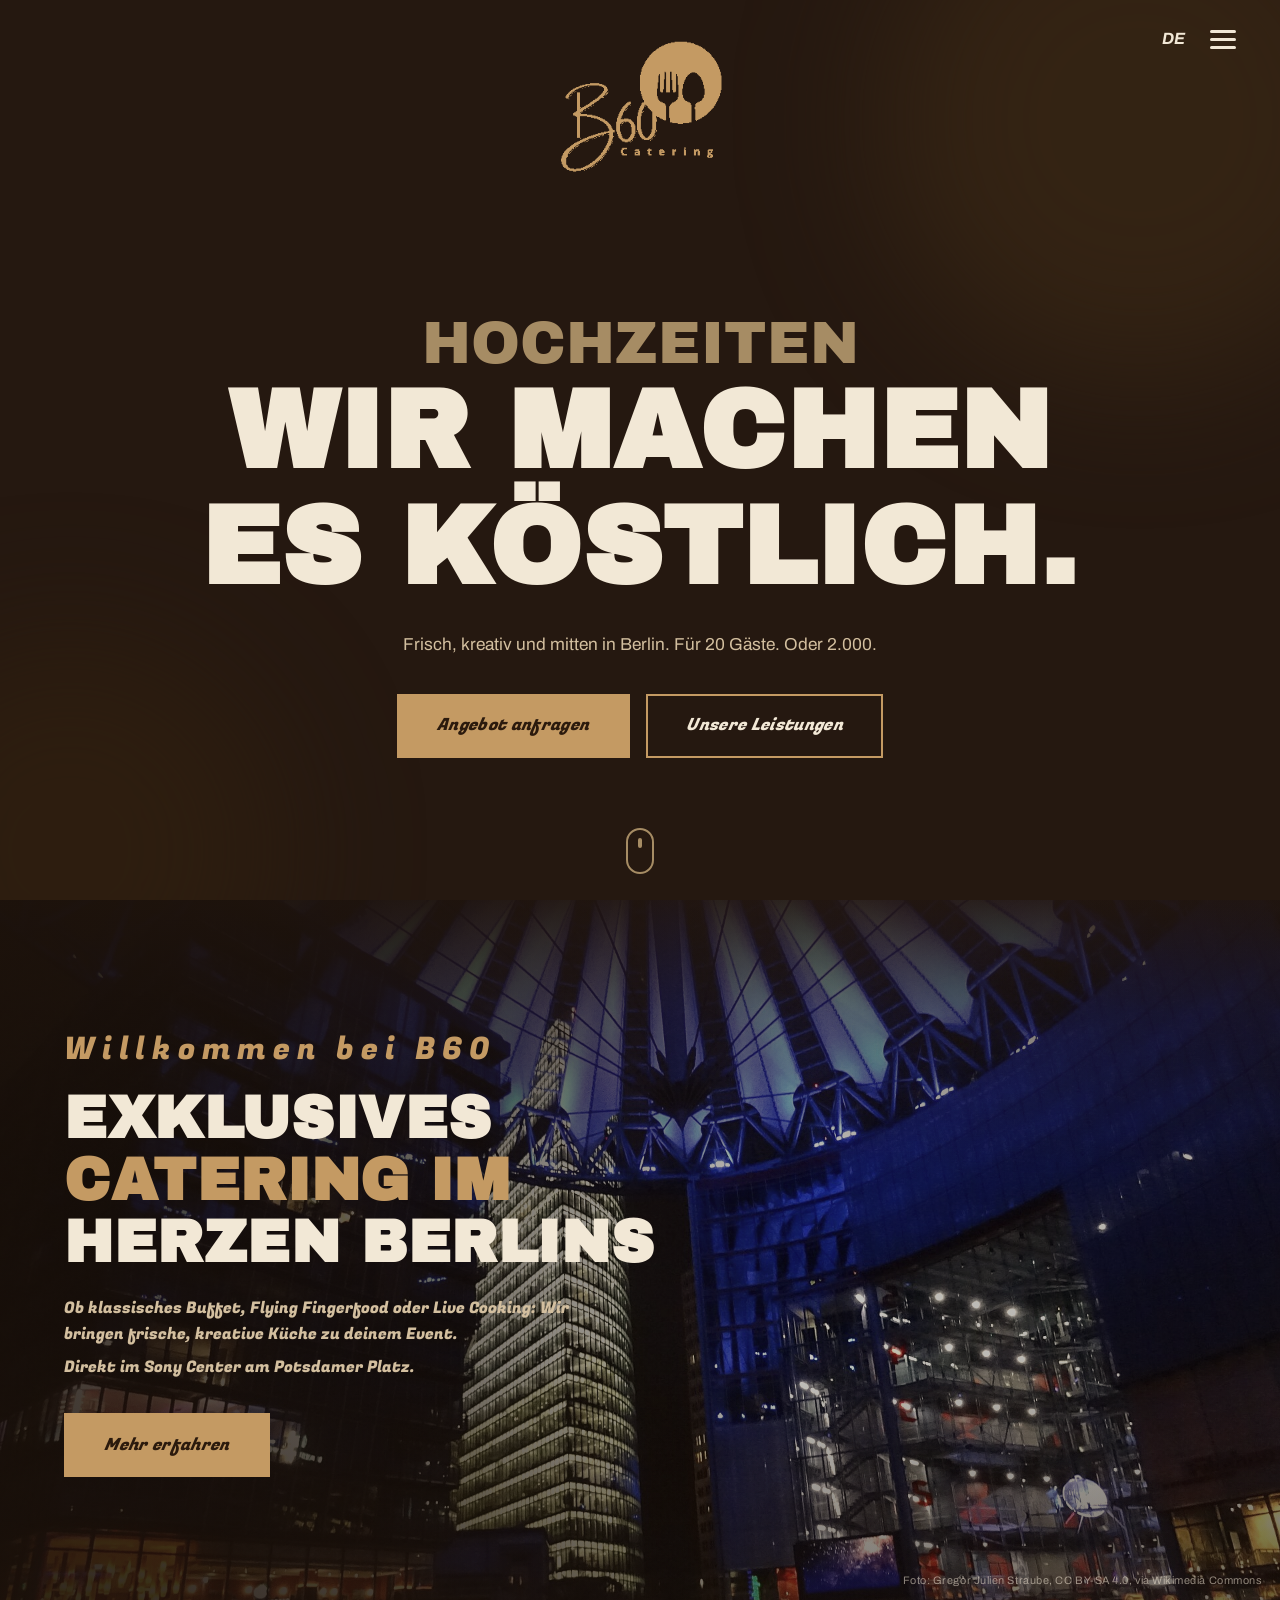
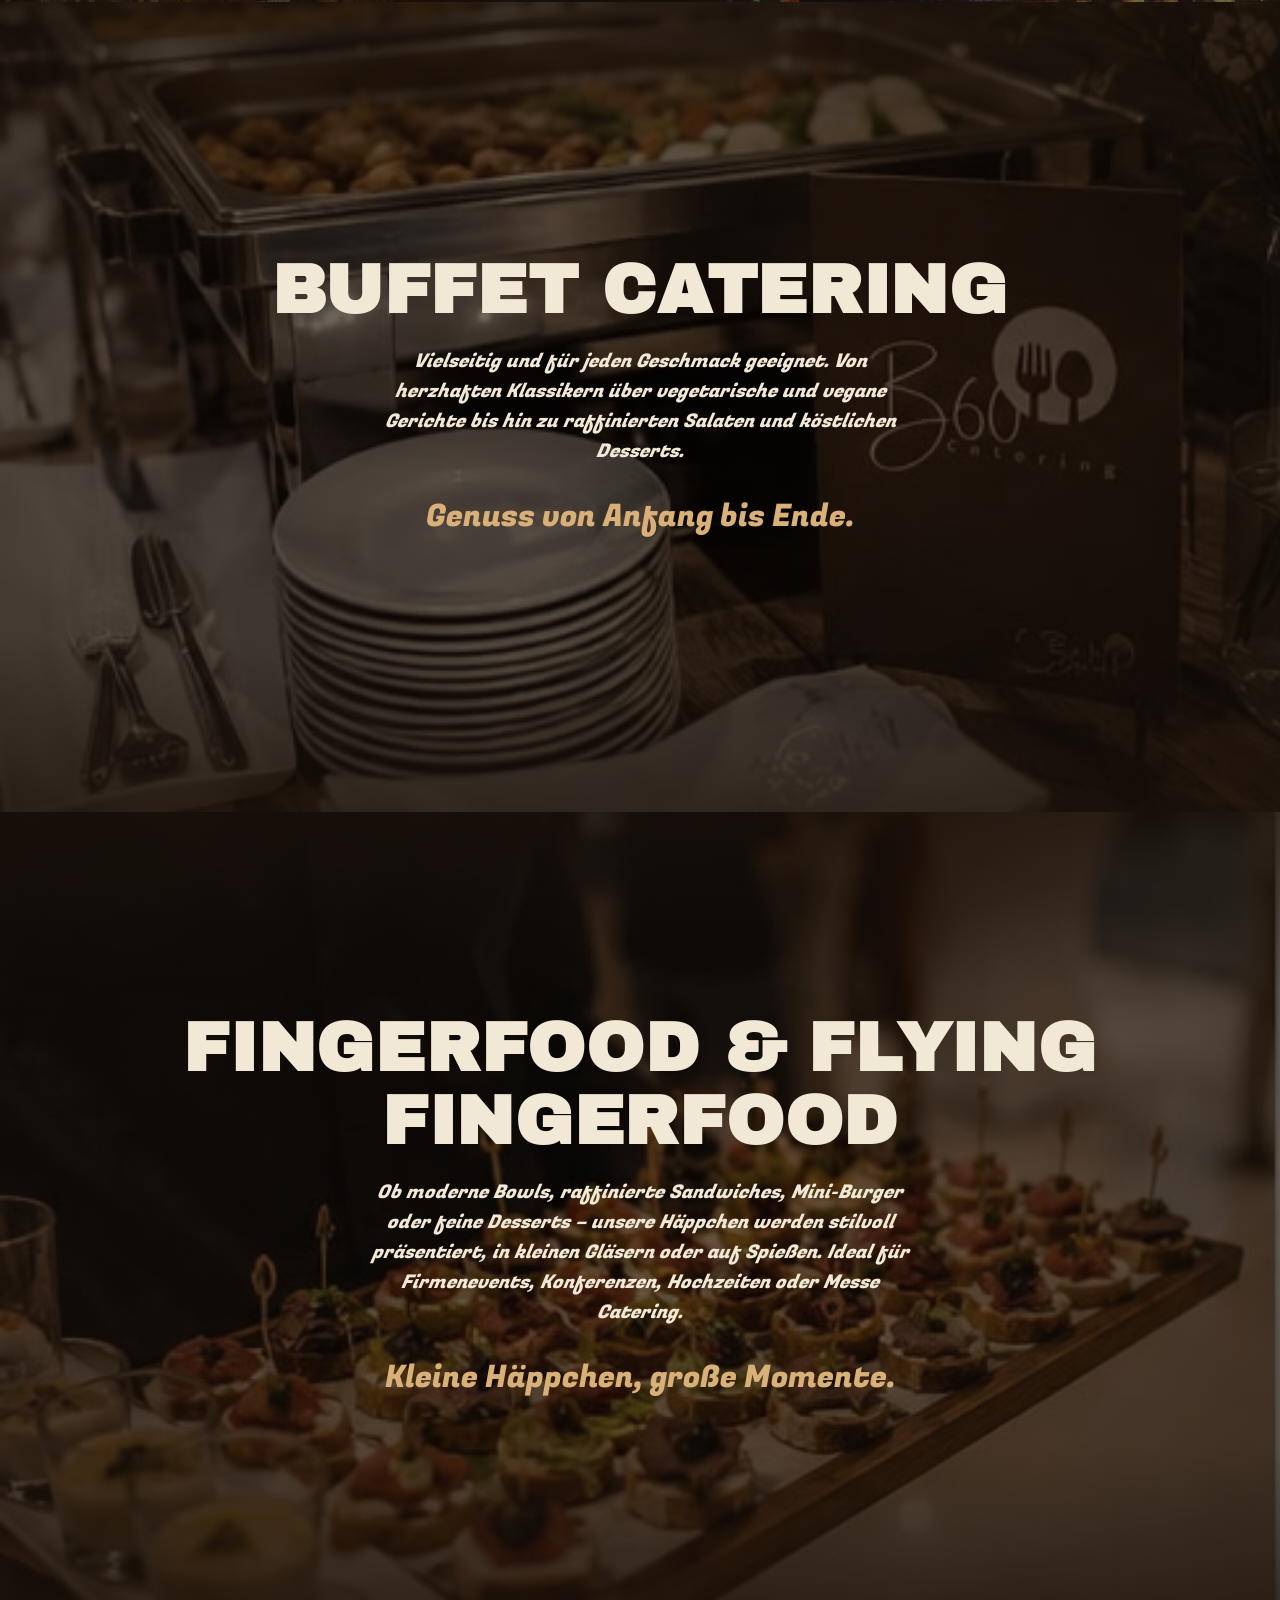
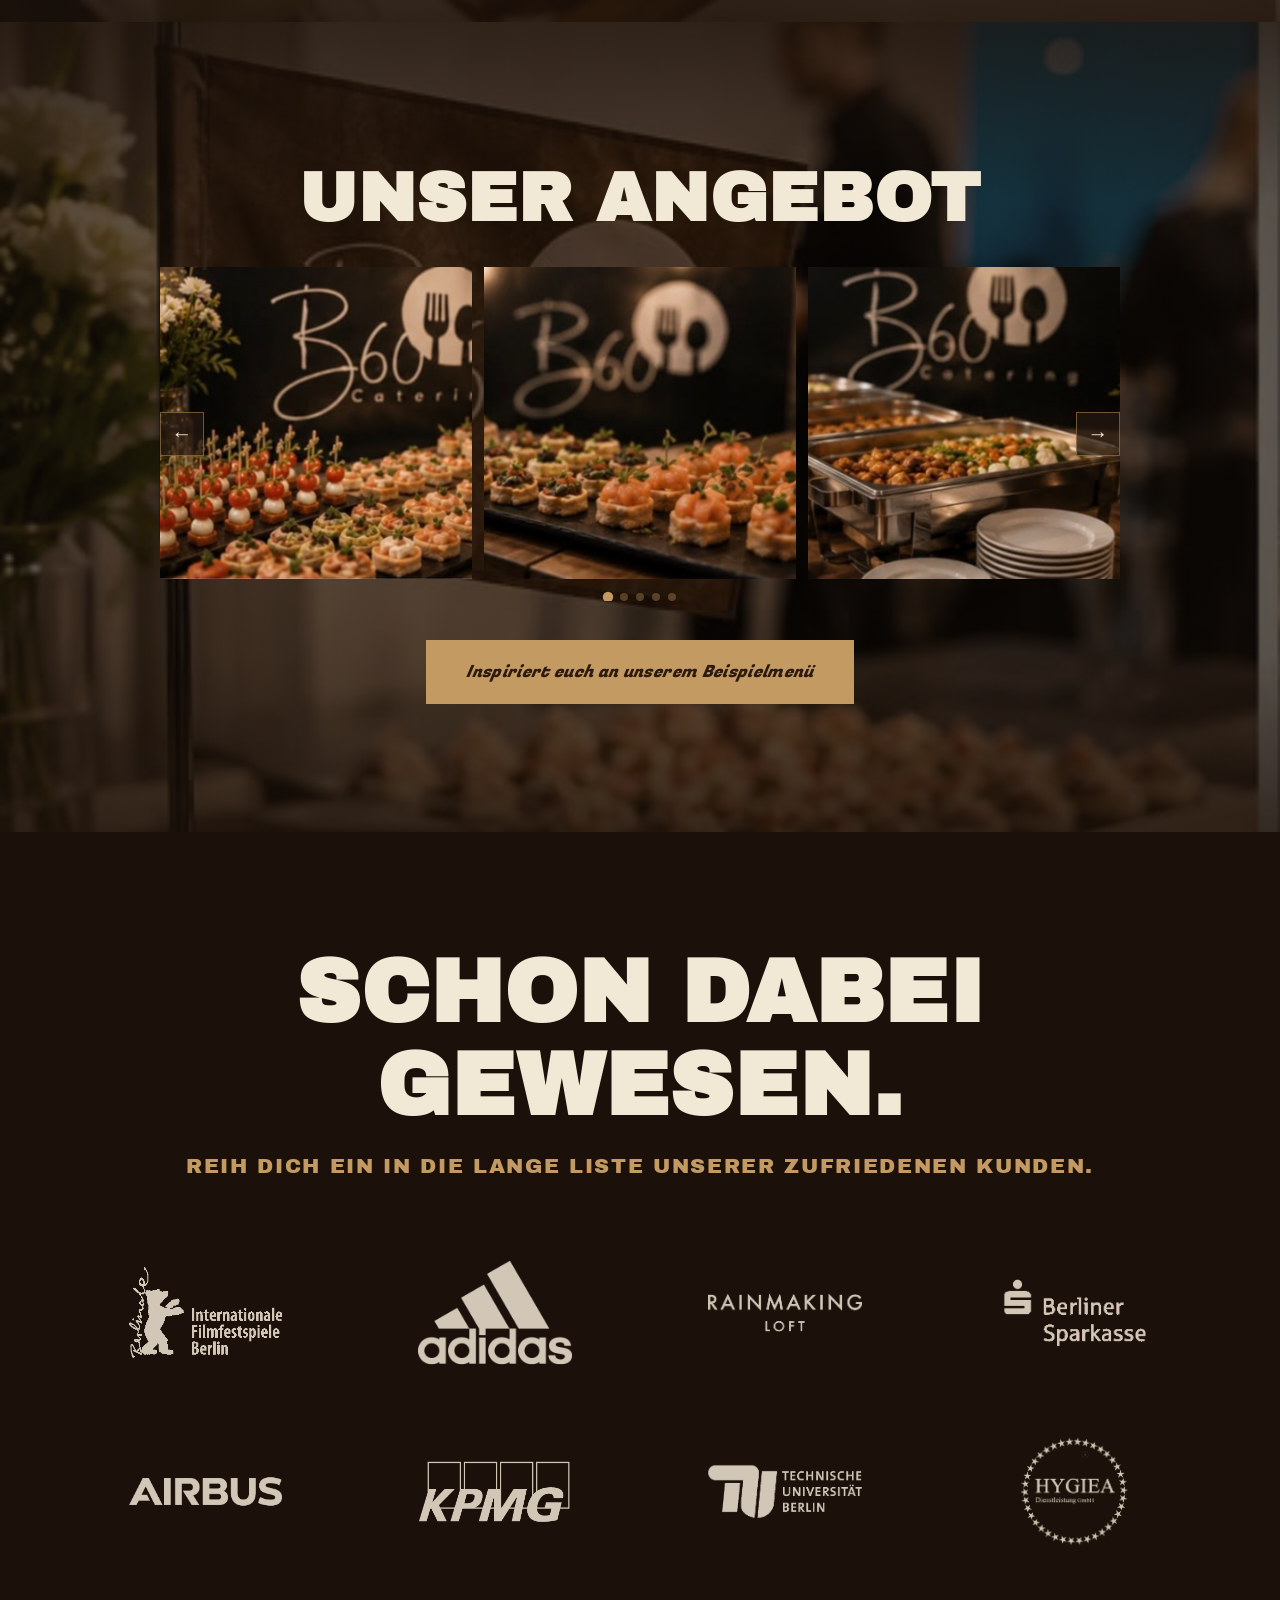
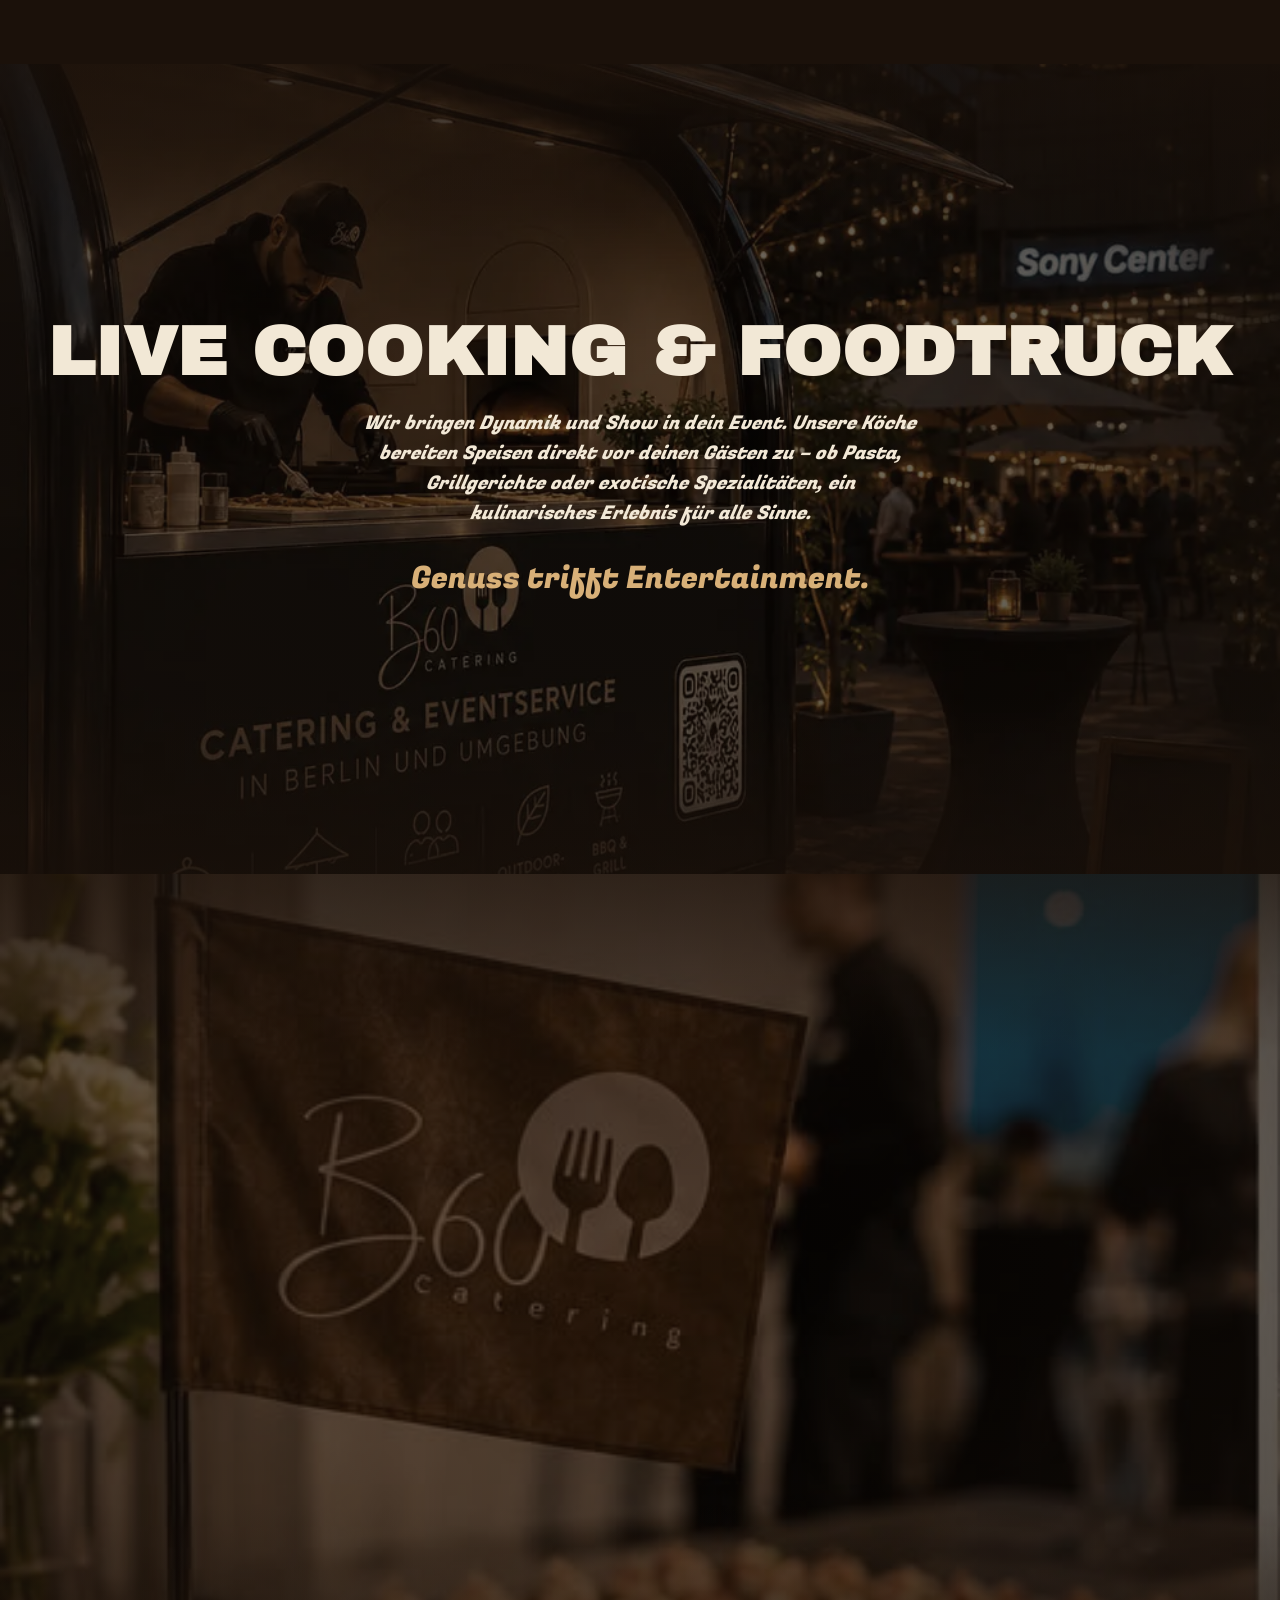
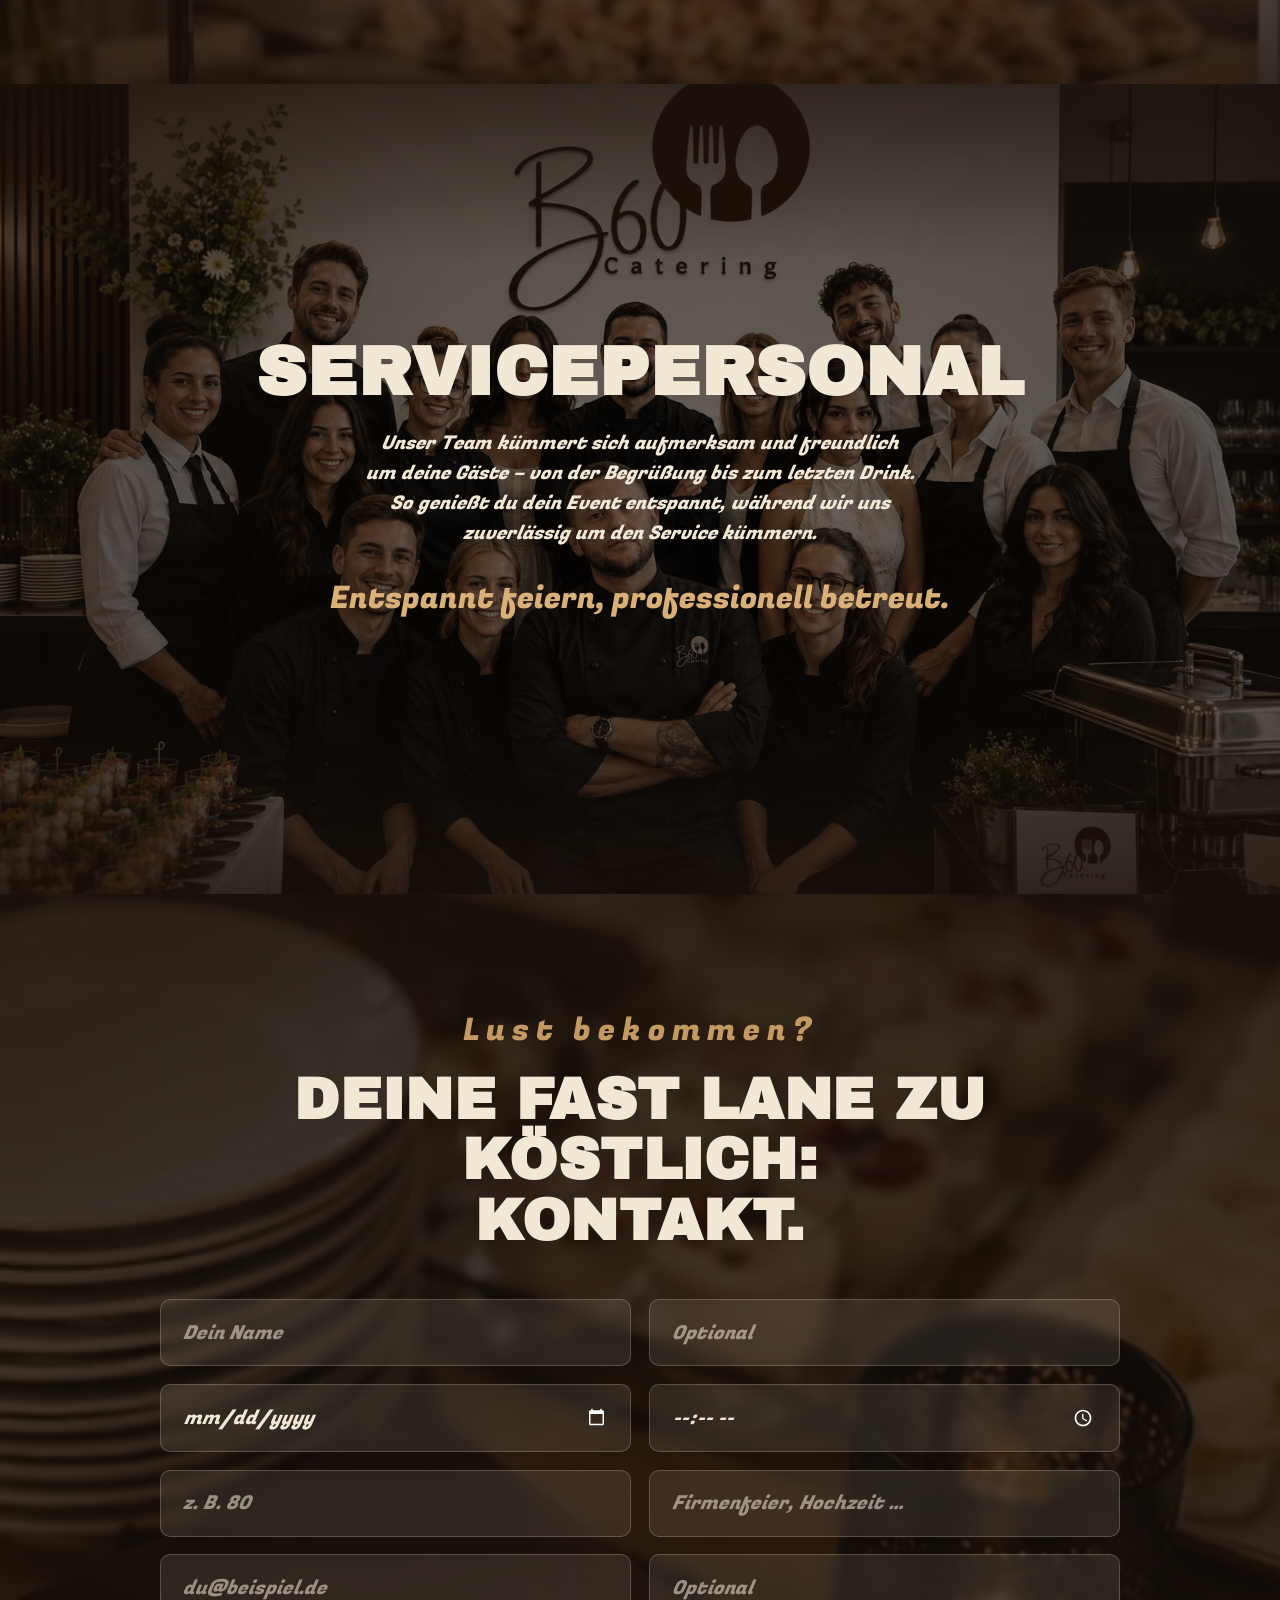
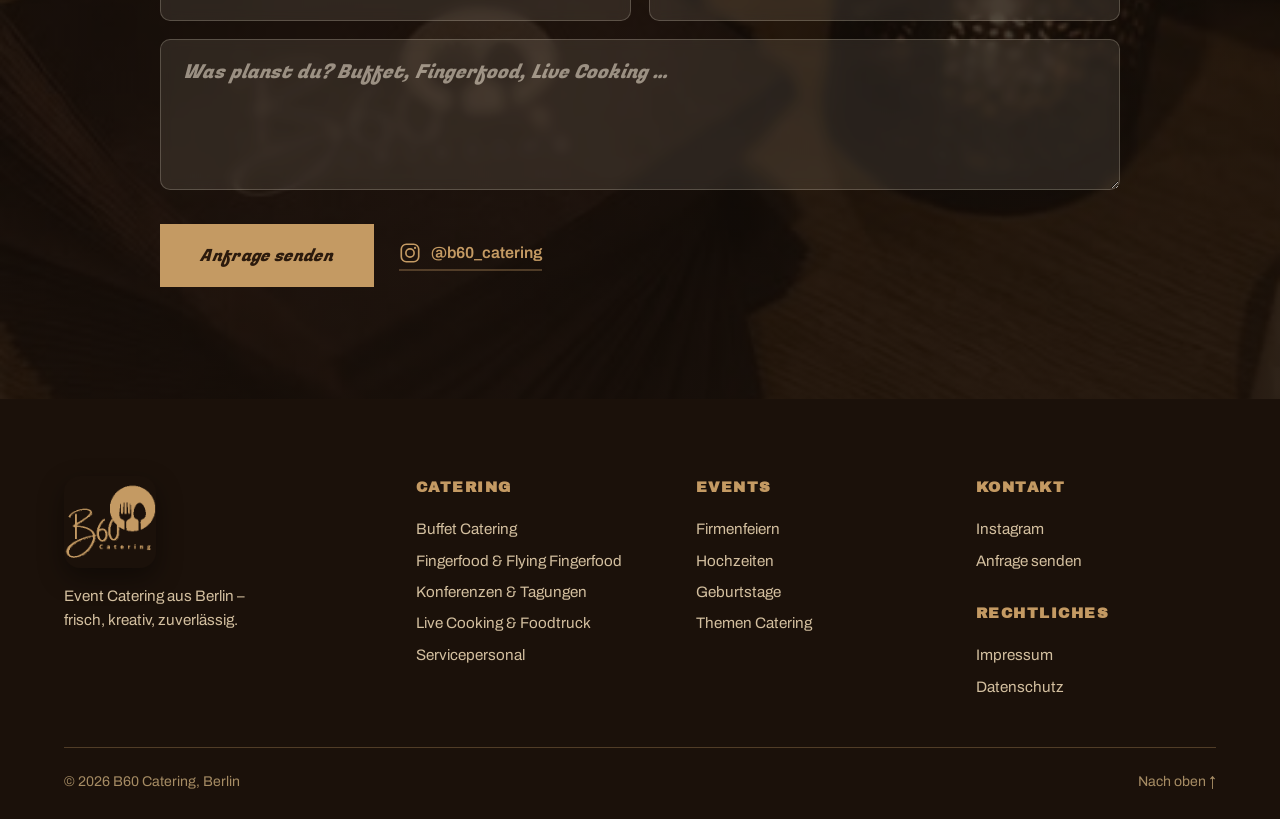
==== index.html @ 1dc48489 "initial commit" ====
<!DOCTYPE html>
<html lang="de">
<head>
  <meta charset="UTF-8">
  <meta name="viewport" content="width=device-width, initial-scale=1.0">
  <title>B60 Catering | Event Catering Berlin – Buffet, Fingerfood & Live Cooking</title>
  <meta name="description" content="B60 Catering – Berlins Catering-Service für Firmenfeiern, Hochzeiten, Konferenzen & Events. Buffet, Flying Fingerfood, Live Cooking und Servicepersonal.">
  <link rel="preconnect" href="https://fonts.googleapis.com">
  <link rel="preconnect" href="https://fonts.gstatic.com" crossorigin>
<link href="https://fonts.googleapis.com/css2?family=Archivo:wght@400;500;600&family=Archivo+Black&family=Great+Vibes&display=swap" rel="stylesheet"> 
  <link href="https://fonts.googleapis.com/css2?family=Fugaz+One&display=swap" rel="stylesheet">
  
<link rel="stylesheet" href="styles.css">
</head>
<body>

  <!-- ===== Header: zentriertes Logo wie Vorlage ===== -->
  <header class="site-header" id="top">
    <a class="brand" href="#top" aria-label="B60 Catering – zur Startseite">
      <img class="brand-logo" src="logo-b60-catering.png" alt="B60 Catering">
    </a>
  </header>

  <div class="header-tools">
    <span class="lang" title="Sprache">DE</span>
    <button class="nav-toggle" id="navToggle" aria-label="Menü öffnen">
      <span></span><span></span><span></span>
    </button>
  </div>

  <nav class="main-nav" id="mainNav">
    <a href="#leistungen">Leistungen</a>
    <a href="#events">Events</a>
    <a href="#berlin">Berlin</a>
    <a href="#kunden">Kunden</a>
    <a href="#kontakt" class="nav-cta">Angebot anfragen</a>
  </nav>

  <!-- ===== Hero ===== -->
  <section class="hero">
    <div class="hero-blob hero-blob--1"></div>
    <div class="hero-blob hero-blob--2"></div>

    <div class="hero-inner">
      <div class="hero-rotator" aria-live="polite">
        <span class="hero-word is-active">Firmenfeiern</span>
        <span class="hero-word">Hochzeiten</span>
        <span class="hero-word">Konferenzen</span>
        <span class="hero-word">Geburtstage</span>
        <span class="hero-word">Messen</span>
        <span class="hero-word">Live Cooking</span>
      </div>
      <h1 class="hero-claim">Wir machen<br>es köstlich.</h1>
      <p class="hero-sub">Frisch, kreativ und mitten in Berlin. Für 20 Gäste. Oder 2.000.</p>
      <div class="hero-actions">
        <a class="btn btn--solid" href="#kontakt">Angebot anfragen</a>
        <a class="btn btn--ghost" href="#leistungen">Unsere Leistungen</a>
      </div>
    </div>

    <a class="scroll-hint" href="#berlin" aria-label="Nach unten scrollen">
      <span></span>
    </a>
  </section>

    <!-- ===== Marquee 
  <div class="marquee" aria-hidden="true">
    <div class="marquee-track">
      <span>Event Catering</span><i>✦</i><span>Firmenfeiern</span><i>✦</i><span>Hochzeiten</span><i>✦</i><span>Geburtstage</span><i>✦</i><span>Baby Partys</span><i>✦</i><span>Trauer Catering</span><i>✦</i><span>Baustellen Catering</span><i>✦</i><span>Themen Catering</span><i>✦</i>
      <span>Event Catering</span><i>✦</i><span>Firmenfeiern</span><i>✦</i><span>Hochzeiten</span><i>✦</i><span>Geburtstage</span><i>✦</i><span>Baby Partys</span><i>✦</i><span>Trauer Catering</span><i>✦</i><span>Baustellen Catering</span><i>✦</i><span>Themen Catering</span><i>✦</i>
    </div>
  </div> ===== -->

  <!-- ===== Willkommen / Sony Center: Vollbild-Banner direkt nach dem Hero ===== -->
  <section class="berlin" id="berlin">
    <img class="berlin-bg" src="images/sony-center-nacht.jpg" alt="Das Forum des Sony Centers am Potsdamer Platz bei Nacht">
    <div class="berlin-overlay" aria-hidden="true"></div>
    <div class="berlin-content reveal">
      <p class="script-accent">Willkommen bei B60</p>
      <h2>Exklusives<br><span class="gold">Catering im</span><br>Herzen Berlins</h2>
      <p class="berlin-lead">Ob klassisches Buffet, Flying Fingerfood oder Live Cooking:
        Wir bringen frische, kreative Küche zu deinem Event.</p>
      <p class="berlin-lead">Direkt im Sony Center am Potsdamer Platz.</p>
      <a class="btn btn--solid" href="#leistungen">Mehr erfahren</a>
    </div>
    <span class="berlin-credit">Foto: Gregor Julien Straube, CC BY-SA 4.0, via Wikimedia Commons</span>
  </section>

  <!-- ===== Leistungen: full-bleed Content-Slides wie Vorlage ===== -->
  <section class="slides" id="leistungen">
    <article class="slide">
      <img class="slide-bg" src="images/catering-bild-3.jpeg" alt="Buffet mit Chafing Dishes und B60 Catering Karte" loading="lazy">
      <div class="slide-overlay" aria-hidden="true"></div>
      <div class="slide-content reveal">
        <h3>Buffet Catering</h3>
        <p class="slide-desc">Vielseitig und für jeden Geschmack geeignet. Von herzhaften Klassikern über vegetarische und vegane
          Gerichte bis hin zu raffinierten Salaten und köstlichen Desserts.</p>
        <p class="slide-tagline">Genuss von Anfang bis Ende.</p>
      </div>
    </article>

    <article class="slide">
      <img class="slide-bg" src="images/catering-bild-1.jpeg" alt="Servicekraft trägt ein Tablett mit Fingerfood-Häppchen" loading="lazy">
      <div class="slide-overlay" aria-hidden="true"></div>
      <div class="slide-content reveal">
        <h3>Fingerfood &amp; Flying Fingerfood</h3>
        <p class="slide-desc">Ob moderne Bowls, raffinierte Sandwiches, Mini-Burger oder feine
          Desserts – unsere Häppchen werden stilvoll präsentiert, in kleinen Gläsern oder auf
          Spießen. Ideal für Firmenevents, Konferenzen, Hochzeiten oder Messe Catering.</p>
        <p class="slide-tagline">Kleine Häppchen, große Momente.</p>
      </div>
    </article>

    <article class="slide">
      <img class="slide-bg" src="images/catering-bild-4.jpeg" alt="B60 Catering Fahne neben Canapés auf einer Konferenz" loading="lazy">
      <div class="slide-overlay" aria-hidden="true"></div>
      <div class="slide-content reveal">
        <h3>Unser Angebot</h3>
        <div class="food-carousel" aria-label="Speisen-Galerie">
          <div class="food-carousel-track">
            <img src="images/food-slider/cropped/food-slide-01.jpg" alt="B60 Catering Fingerfood" loading="lazy">
            <img src="images/food-slider/cropped/food-slide-02.jpg" alt="B60 Catering Lachs-Häppchen" loading="lazy">
            <img src="images/food-slider/cropped/food-slide-03.jpg" alt="B60 Catering Häppchen" loading="lazy">
            <img src="images/food-slider/cropped/food-slide-04.jpg" alt="B60 Catering Desserts" loading="lazy">
            <img src="images/food-slider/cropped/food-slide-05.jpg" alt="B60 Catering Buffet" loading="lazy">
            <img src="images/food-slider/cropped/food-slide-06.jpg" alt="B60 Catering Wraps" loading="lazy">
            <img src="images/food-slider/cropped/food-slide-07.jpg" alt="B60 Catering Speisen" loading="lazy">
          </div>
          <button class="food-carousel-prev" aria-label="Vorheriges Bild">&#8592;</button>
          <button class="food-carousel-next" aria-label="Nächstes Bild">&#8594;</button>
          <div class="food-carousel-dots" aria-hidden="true"></div>
        </div>
        <a class="btn btn--solid" href="menue.html">Inspiriert euch an unserem Beispielmenü</a>
      </div>
    </article>

          <!-- ===== Kunden: große Headline + Logowall wie Vorlage ===== -->
  <section class="clients" id="kunden">
    <div class="clients-head reveal">
      <h2 class="clients-headline">Schon dabei gewesen.</h2>
      <p class="clients-sub">Reih dich ein in die lange Liste unserer zufriedenen Kunden.</p>
    </div>
    <div class="client-wall reveal">
      <span class="client"><img src="images/Kunden/berlinale-logo-catering.png" alt="Berlinale" loading="lazy"></span>
      <span class="client"><img src="images/Kunden/adidas-logo-catering.png" alt="ADIDAS Fanmeile 2024" loading="lazy"></span>
      <span class="client"><img src="images/Kunden/rainmaking-loft-logo-catering.png" alt="Rainmaking Loft Berlin" loading="lazy"></span>
      <span class="client"><img src="images/Kunden/berliner-sparkasse-logo-catering.png" alt="Berliner Sparkasse" loading="lazy"></span>
      <span class="client"><img src="images/Kunden/airbus-logo-catering.png" alt="Airbus" loading="lazy"></span>
      <span class="client"><img src="images/Kunden/kpmg-logo-catering.png" alt="KPMG Berlin" loading="lazy"></span>
      <span class="client"><img src="images/Kunden/tu-logo-catering.png" alt="Technische Universität Berlin" loading="lazy"></span>
      <span class="client"><img src="images/Kunden/hygiea-logo-catering.png" alt="Hygiea GmbH" loading="lazy"></span>
    </div>
  </section>

      <article class="slide">
      <img class="slide-bg" src="images/catering-foodtruck.webp" alt="Frisch zubereitete Roastbeef-Crostini in Nahaufnahme" loading="lazy">
      <div class="slide-overlay" aria-hidden="true"></div>
      <div class="slide-content reveal">
        <h3>Live Cooking &amp; Foodtruck</h3>
        <p class="slide-desc">Wir bringen Dynamik und Show in dein Event. Unsere Köche bereiten
          Speisen direkt vor deinen Gästen zu – ob Pasta, Grillgerichte oder exotische
          Spezialitäten, ein kulinarisches Erlebnis für alle Sinne.</p>
        <p class="slide-tagline">Genuss trifft Entertainment.</p>
      </div>
    </article>

    <article class="slide">
      <img class="slide-bg" src="images/catering-bild-4.jpeg" alt="B60 Catering Fahne neben Canapés auf einer Konferenz" loading="lazy">
      <div class="slide-overlay" aria-hidden="true"></div>
      <div class="slide-content reveal">
        <h3>Seminare, Konferenzen &amp; Tagungen</h3>
        <p class="slide-desc">Vom Frühstück über Lunch bis zu Snacks und Abendbuffets bist du den
          ganzen Tag bestens versorgt. Frisch, ausgewogen und flexibel gestaltet – damit deine
          Veranstaltung auch kulinarisch überzeugt.</p>
        <p class="slide-tagline">Den ganzen Tag bestens versorgt.</p>
      </div>
    </article>

    <article class="slide">
      <img class="slide-bg" src="images/catering-team.jpeg" alt="Eingedeckte Eventfläche mit Fingerfood, Sekt und B60 Aufsteller" loading="lazy">
      <div class="slide-overlay" aria-hidden="true"></div>
      <div class="slide-content reveal">
        <h3>Servicepersonal</h3>
        <p class="slide-desc">Unser Team kümmert sich aufmerksam und freundlich um deine Gäste –
          von der Begrüßung bis zum letzten Drink. So genießt du dein Event entspannt, während
          wir uns zuverlässig um den Service kümmern.</p>
        <p class="slide-tagline">Entspannt feiern, professionell betreut.</p>
      </div>
    </article>
  </section>

  <!-- ===== Kontakt: Formular über Foto wie Vorlage ===== -->
  <section class="contact" id="kontakt">
    <img class="contact-bg" src="images/catering-bild-2.jpeg" alt="" aria-hidden="true">
    <div class="contact-overlay" aria-hidden="true"></div>
    <div class="contact-inner reveal">
      <div class="contact-head">
        <p class="script-accent">Lust bekommen?</p>
        <h2>Deine Fast Lane zu köstlich:<br>Kontakt.</h2>
      </div>
      <form class="contact-form" id="contactForm">
        <div class="form-row">
          <label><span>Name</span>
            <input type="text" name="name" placeholder="Dein Name" required>
          </label>
          <label><span>Firma</span>
            <input type="text" name="firma" placeholder="Optional">
          </label>
        </div>
        <div class="form-row">
          <label><span>Datum</span>
            <input type="date" name="datum">
          </label>
          <label><span>Uhrzeit</span>
            <input type="time" name="uhrzeit">
          </label>
        </div>
        <div class="form-row">
          <label><span>Gäste</span>
            <input type="number" name="gaeste" placeholder="z. B. 80" min="1">
          </label>
          <label><span>Event-Art</span>
            <input type="text" name="art" placeholder="Firmenfeier, Hochzeit …">
          </label>
        </div>
        <div class="form-row">
          <label><span>E-Mail</span>
            <input type="email" name="email" placeholder="du@beispiel.de" required>
          </label>
          <label><span>Telefon</span>
            <input type="tel" name="telefon" placeholder="Optional">
          </label>
        </div>
        <label class="form-full"><span>Deine Anfrage</span>
          <textarea name="nachricht" rows="4" placeholder="Was planst du? Buffet, Fingerfood, Live Cooking …" required></textarea>
        </label>
        <div class="form-foot">
          <button type="submit" class="btn btn--solid">Anfrage senden</button>
          <a class="insta-link" href="https://www.instagram.com/b60_catering" target="_blank" rel="noopener">
            <svg viewBox="0 0 24 24" fill="none" stroke="currentColor" stroke-width="1.8" aria-hidden="true"><rect x="2.5" y="2.5" width="19" height="19" rx="5.5"/><circle cx="12" cy="12" r="4.5"/><circle cx="17.5" cy="6.5" r="1.2" fill="currentColor" stroke="none"/></svg>
            @b60_catering
          </a>
        </div>
        <p class="form-success" id="formSuccess">Danke! Deine Anfrage ist angekommen – wir melden uns in Kürze. ✦</p>
      </form>
    </div>
  </section>

  <!-- ===== Footer ===== -->
  <footer class="site-footer">
    <div class="footer-grid">
      <div class="footer-col footer-brand">
        <img src="logo-b60-catering.png" alt="B60 Catering Logo">
        <p>Event Catering aus Berlin –<br>frisch, kreativ, zuverlässig.</p>
      </div>
      <div class="footer-col">
        <h4>Catering</h4>
        <a href="#leistungen">Buffet Catering</a>
        <a href="#leistungen">Fingerfood &amp; Flying Fingerfood</a>
        <a href="#leistungen">Konferenzen &amp; Tagungen</a>
        <a href="#leistungen">Live Cooking &amp; Foodtruck</a>
        <a href="#leistungen">Servicepersonal</a>
      </div>
      <div class="footer-col">
        <h4>Events</h4>
        <a href="#events">Firmenfeiern</a>
        <a href="#events">Hochzeiten</a>
        <a href="#events">Geburtstage</a>
        <a href="#events">Themen Catering</a>
      </div>
      <div class="footer-col">
        <h4>Kontakt</h4>
        <a href="https://www.instagram.com/b60_catering" target="_blank" rel="noopener">Instagram</a>
        <a href="#kontakt">Anfrage senden</a>
        <h4 class="footer-legal-head">Rechtliches</h4>
        <a href="impressum.html">Impressum</a>
        <a href="#">Datenschutz</a>
      </div>
    </div>
    <div class="footer-bottom">
      <span>© 2026 B60 Catering, Berlin</span>
      <a href="#top">Nach oben ↑</a>
    </div>
  </footer>

  <script src="script.js"></script>
</body>
</html>
---- styles.css ----
/* ============================================================
   B60 Catering – Designentwurf
   Dunkles Braun-Gold-Schema nach Kundenvorlage:
   tiefbrauner Hintergrund, Creme-Schrift, Gold-Akzente
   ============================================================ */

:root {
  --bg: #251810;            /* Seitenhintergrund */
  --bg-soft: #2e1e12;       /* alternierende Sektionen */
  --bg-card: #362718;       /* Karten & Formular */
  --bg-deep: #1b110a;       /* Kunden-Sektion & Footer */
  --text: #f2e8d6;          /* Fließtext & Headlines */
  --text-soft: #d3bf9f;     /* Sekundärtext */
  --text-faint: #a68c64;    /* Captions, Rotator-Wort */
  --gold: #c49a63;          /* Akzent: Buttons, Linien, Logo */
  --gold-bright: #d8b078;   /* Hover */
  --ink: #2b1a0d;           /* Schrift auf Gold */
  --line: rgba(196, 154, 99, 0.32);
  --font-display: "Archivo Black", "Archivo", sans-serif;
  --font-body: "Archivo", sans-serif;
  --font-script: "Great Vibes", cursive;
  --radius: 26px;
}

* { margin: 0; padding: 0; box-sizing: border-box; }

html { scroll-behavior: smooth; }

body {
  font-family: var(--font-body);
  background: var(--bg);
  color: var(--text);
  line-height: 1.6;
  overflow-x: hidden;
}

img { display: block; max-width: 100%; }

h1, h2, h3 {
  font-family: var(--font-display);
  text-transform: uppercase;
  line-height: 1.05;
  letter-spacing: 0.01em;
}

h2 { font-size: clamp(1.9rem, 4vw, 3.2rem); }

a { color: inherit; }

::selection { background: var(--gold); color: var(--ink); }

/* ---------- Subtitle-/Eyebrow-Akzent ---------- */
.script-accent {
  font-family: "Fugaz One", sans-serif;
  font-size: clamp(1.2rem, 2.4vw, 2rem);
  letter-spacing: 0.22em;
  color: var(--gold);
  margin-bottom: 0.9rem;
}

/* ---------- Buttons ---------- */
.btn {
  font-family: "Fugaz One", sans-serif;
  font-style: italic;
  display: inline-block;
  padding: 1.05rem 2.4rem;
  border-radius: 0;
  font-weight: 400;
  font-size: 1.05rem;
  letter-spacing: 0.02em;
  text-decoration: none;
  border: 2px solid var(--gold);
  transition: transform 0.25s ease, box-shadow 0.25s ease, background 0.25s ease, color 0.25s ease;
  cursor: pointer;
}

.btn--solid {
  background: var(--gold);
  color: var(--ink);
}

.btn--solid:hover {
  background: var(--gold-bright);
  border-color: var(--gold-bright);
  transform: translateY(-3px);
  box-shadow: 0 14px 30px rgba(0, 0, 0, 0.45);
}

.btn--ghost {
  background: transparent;
  color: var(--text);
}

.btn--ghost:hover {
  background: var(--gold);
  color: var(--ink);
  transform: translateY(-3px);
}

.text-link {
  display: inline-block;
  margin-top: 1.2rem;
  font-weight: 600;
  color: var(--gold);
  text-decoration: none;
  border-bottom: 2px solid var(--line);
  padding-bottom: 2px;
  transition: border-color 0.25s ease, color 0.25s ease;
}

.text-link::after { content: " →"; }

.text-link:hover { border-color: var(--gold); color: var(--gold-bright); }

/* ============================================================
   Header: zentriertes Logo wie Vorlage, scrollt mit der Seite weg
   ============================================================ */
.site-header {
  position: absolute;
  top: 0; left: 0; right: 0;
  z-index: 50;
  display: flex;
  justify-content: center;
  padding-top: 1.5rem;
  pointer-events: none;
}

.brand {
  display: flex;
  flex-direction: column;
  align-items: center;
  gap: 0.15rem;
  text-decoration: none;
  color: var(--gold);
  pointer-events: auto;
}

.brand-logo {
  width: clamp(120px, 13vw, 180px);
  height: auto;
  display: block;
  mix-blend-mode: multiply;
}

/* DE + Burger fest oben rechts – wie in der Vorlage */
.header-tools {
  position: fixed;
  top: 1.5rem;
  right: clamp(1.2rem, 3vw, 2.4rem);
  display: flex;
  align-items: center;
  gap: 1.1rem;
  z-index: 102;
}

.lang {
  font-weight: 700;
  font-style: italic;
  font-size: 1.02rem;
  letter-spacing: 0.04em;
  color: var(--text);
}

/* Vollbild-Overlay-Menü (alle Bildschirmgrößen) */
.main-nav {
  position: fixed;
  top: 0; left: 0;
  width: 100vw;
  height: 100vh;
  z-index: 100;
  background: var(--bg-deep);
  display: flex;
  flex-direction: column;
  align-items: center;
  justify-content: center;
  gap: 2.1rem;
  opacity: 0;
  visibility: hidden;
  transition: opacity 0.35s ease, visibility 0.35s ease;
}

.main-nav.is-open { opacity: 1; visibility: visible; }

.main-nav a {
  text-decoration: none;
  font-family: var(--font-display);
  text-transform: uppercase;
  font-size: clamp(1.5rem, 3.4vw, 2.4rem);
  letter-spacing: 0.03em;
  color: var(--text);
  transition: color 0.2s ease;
}

.main-nav a:hover { color: var(--gold); }

.nav-cta {
  border: 3px solid var(--gold);
  border-radius: 999px;
  padding: 0.6rem 2rem;
  transition: background 0.25s ease, color 0.25s ease;
}

.nav-cta:hover {
  background: var(--gold);
  color: var(--ink) !important;
}

.nav-toggle {
  display: flex;
  flex-direction: column;
  gap: 5px;
  background: none;
  border: none;
  cursor: pointer;
  padding: 6px;
}

.nav-toggle span {
  width: 26px; height: 3px;
  background: var(--text);
  border-radius: 2px;
  transition: transform 0.3s ease, opacity 0.3s ease;
}

.nav-toggle.is-open span:nth-child(1) { transform: translateY(8px) rotate(45deg); }
.nav-toggle.is-open span:nth-child(2) { opacity: 0; }
.nav-toggle.is-open span:nth-child(3) { transform: translateY(-8px) rotate(-45deg); }

/* ============================================================
   Hero
   ============================================================ */
.hero {
  position: relative;
  min-height: 100vh;
  display: flex;
  flex-direction: column;
  justify-content: center;
  padding: clamp(13rem, 26vh, 16rem) clamp(1.2rem, 5vw, 4rem) 5rem;
  overflow: hidden;
}

.hero-blob {
  position: absolute;
  border-radius: 50%;
  filter: blur(70px);
  opacity: 0.7;
  z-index: 0;
  animation: blobFloat 14s ease-in-out infinite alternate;
}

.hero-blob--1 {
  width: 520px; height: 520px;
  background: #3a2815;
  top: -140px; right: -120px;
}

.hero-blob--2 {
  width: 420px; height: 420px;
  background: #31200f;
  bottom: -160px; left: -140px;
  animation-delay: -7s;
}

@keyframes blobFloat {
  from { transform: translate(0, 0) scale(1); }
  to   { transform: translate(-40px, 40px) scale(1.12); }
}

.hero-inner {
  position: relative;
  z-index: 1;
  display: flex;
  flex-direction: column;
  align-items: center;
  text-align: center;
  max-width: 1100px;
  margin: 0 auto;
  width: 100%;
}

/* --- Wort-Rotator (zentriert über dem Claim, wie Vorlage) --- */
.hero-rotator {
  position: relative;
  height: clamp(2.6rem, 5.6vw, 4.6rem);
  width: 100%;
  margin-bottom: 0.4rem;
  perspective: 500px;
  overflow: hidden; /* wechselnde Wörter nicht in den Claim ragen lassen */
  animation: fadeUp 0.9s ease both;
}

.hero-word {
  position: absolute;
  left: 0; right: 0; top: 0;
  text-align: center;
  font-family: var(--font-display);
  text-transform: uppercase;
  font-size: clamp(2rem, 4.6vw, 3.8rem);
  color: var(--text-faint);
  opacity: 0;
  transform: translateY(60%) rotateX(-60deg);
  transition: opacity 0.5s ease, transform 0.5s ease;
  white-space: nowrap;
}

.hero-word.is-active {
  opacity: 1;
  transform: translateY(0) rotateX(0);
}

.hero-word.is-leaving {
  opacity: 0;
  transform: translateY(-60%) rotateX(60deg);
}

.hero-claim {
  font-size: clamp(3.1rem, 8.6vw, 7.2rem);
  animation: fadeUp 0.9s 0.15s ease both;
}

.hero-sub {
  max-width: 52ch;
  margin-top: 1.6rem;
  font-size: 1.08rem;
  color: var(--text-soft);
  animation: fadeUp 0.9s 0.3s ease both;
}

.hero-actions {
  display: flex;
  flex-wrap: wrap;
  justify-content: center;
  gap: 1rem;
  margin-top: 2.2rem;
  animation: fadeUp 0.9s 0.45s ease both;
}

@keyframes drawLine {
  to { stroke-dashoffset: 0; }
}

/* --- Scroll-Hinweis --- */
.scroll-hint {
  position: absolute;
  left: 50%;
  bottom: 1.6rem;
  transform: translateX(-50%);
  width: 28px; height: 46px;
  border: 2px solid var(--text-faint);
  border-radius: 999px;
  display: flex;
  justify-content: center;
  padding-top: 8px;
  z-index: 2;
}

.scroll-hint span {
  width: 4px; height: 10px;
  background: var(--text-faint);
  border-radius: 2px;
  animation: scrollDot 1.6s ease-in-out infinite;
}

@keyframes scrollDot {
  0%   { transform: translateY(0); opacity: 1; }
  70%  { transform: translateY(14px); opacity: 0; }
  100% { transform: translateY(0); opacity: 0; }
}

@keyframes fadeUp {
  from { opacity: 0; transform: translateY(28px); }
  to   { opacity: 1; transform: translateY(0); }
}

/* ============================================================
   Marquee
   ============================================================ */
.marquee {
  background: var(--gold);
  color: var(--ink);
  overflow: hidden;
  padding: 0.9rem 0;
}

.marquee-track {
  display: flex;
  align-items: center;
  gap: 2.2rem;
  width: max-content;
  animation: marquee 30s linear infinite;
}

.marquee span {
  font-family: var(--font-display);
  text-transform: uppercase;
  font-size: 1.05rem;
  letter-spacing: 0.06em;
  white-space: nowrap;
}

.marquee i {
  font-style: normal;
  color: rgba(43, 26, 13, 0.55);
}

@keyframes marquee {
  from { transform: translateX(0); }
  to   { transform: translateX(-50%); }
}

.section-head {
  text-align: center;
  margin-bottom: clamp(2.5rem, 6vw, 4.5rem);
}

/* Goldene Trennlinie unter Sektionsüberschriften – wie Vorlage */
.section-head h2::after {
  content: "";
  display: block;
  width: 72px;
  height: 2px;
  background: var(--gold);
  margin: 1.1rem auto 0;
}

/* ============================================================
   Leistungen: full-bleed Content-Slides (Foto + zentrierter Text)
   ============================================================ */
.slide {
  position: relative;
  min-height: 90vh;
  display: flex;
  align-items: center;
  justify-content: center;
  text-align: center;
  overflow: hidden;
}

.slide-bg {
  position: absolute;
  inset: 0;
  width: 100%;
  height: 100%;
  object-fit: cover;
  /* leicht dunkel + warm graden, damit der Text sitzt und die Palette passt */
  filter: brightness(0.5) saturate(0.92) sepia(0.18);
  transition: transform 8s ease;
}

.slide:hover .slide-bg { transform: scale(1.06); }

.slide-overlay {
  position: absolute;
  inset: 0;
  background:
    radial-gradient(ellipse at center, rgba(27, 17, 10, 0.10) 0%, rgba(27, 17, 10, 0.52) 100%),
    linear-gradient(180deg, rgba(27, 17, 10, 0.55) 0%, rgba(27, 17, 10, 0) 22%, rgba(27, 17, 10, 0) 78%, rgba(27, 17, 10, 0.55) 100%);
}

.slide-content {
  position: relative;
  z-index: 1;
  padding: 3rem 1.5rem;
}

.slide-index {
  font-family: var(--font-display);
  text-transform: uppercase;
  font-size: 0.9rem;
  letter-spacing: 0.28em;
  color: var(--gold);
}

.slide-content h3 {
  font-size: clamp(2.2rem, 5.4vw, 4.4rem);
  margin: 0.8rem 0 1.2rem;
}

.slide-desc {
  font-family: "Fugaz One", sans-serif;
  font-style: italic;
  font-size: clamp(1rem, 1.5vw, 1.18rem);
  color: var(--text);
  max-width: 46ch;
  margin: 0 auto;
}

.slide-tagline {
  font-family: "Fugaz One", sans-serif;
  font-size: clamp(1.2rem, 2.4vw, 2rem);
  color: var(--gold-bright);
  margin: 1.6rem 0 2rem;
}

/* ============================================================
   Event-Typen
   ============================================================ */
.events {
  background: var(--bg-soft);
  padding: clamp(4rem, 8vw, 6.5rem) clamp(1.2rem, 5vw, 4rem);
}

.event-grid {
  display: grid;
  grid-template-columns: repeat(4, 1fr);
  gap: 1.1rem;
  max-width: 1180px;
  margin: 0 auto;
}

.event-card {
  background: var(--bg-card);
  border: 1px solid var(--line);
  border-radius: var(--radius);
  padding: 2.1rem 1.4rem;
  text-align: center;
  font-family: var(--font-display);
  text-transform: uppercase;
  font-size: 1.02rem;
  letter-spacing: 0.04em;
  transition: transform 0.3s ease, box-shadow 0.3s ease;
}

.event-card:hover {
  transform: translateY(-6px);
  box-shadow: 0 16px 34px rgba(0, 0, 0, 0.45);
}

.event-card--cta {
  background: var(--gold);
  border-color: var(--gold);
}

.event-card--cta a {
  color: var(--ink);
  text-decoration: none;
}

/* ============================================================
   Berlin / Sony Center – Vollbild-Banner wie Vorlage:
   Foto als Hintergrund, dunkler Verlauf von links, Text darüber
   ============================================================ */
.berlin {
  position: relative;
  min-height: 78vh;
  display: flex;
  align-items: center;
  overflow: hidden;
  padding: clamp(4rem, 9vw, 7rem) clamp(1.2rem, 5vw, 4rem);
}

.berlin-bg {
  position: absolute;
  inset: 0;
  width: 100%;
  height: 100%;
  object-fit: cover;
  object-position: center 35%;
  /* leicht warm graden, damit das Foto zur Braun-Gold-Palette passt */
  filter: sepia(0.25) saturate(0.85) brightness(0.9);
}

.berlin-overlay {
  position: absolute;
  inset: 0;
  background:
    linear-gradient(90deg,
      rgba(27, 17, 10, 0.82) 0%,
      rgba(27, 17, 10, 0.62) 32%,
      rgba(27, 17, 10, 0.15) 62%,
      rgba(27, 17, 10, 0.28) 100%),
    linear-gradient(180deg,
      rgba(37, 24, 16, 0.90) 0%,
      rgba(37, 24, 16, 0.40) 16%,
      rgba(37, 24, 16, 0) 40%,
      rgba(27, 17, 10, 0) 65%,
      rgba(27, 17, 10, 0.45) 100%);
}

/* Bildnachweis (CC-Lizenz) dezent im Banner */
.berlin-credit {
  position: absolute;
  right: 1.1rem;
  bottom: 0.8rem;
  z-index: 1;
  max-width: 86vw;
  text-align: right;
  font-size: 0.68rem;
  letter-spacing: 0.05em;
  color: rgba(242, 232, 214, 0.55);
}

.berlin-content {
  position: relative;
  z-index: 1;
  max-width: 1280px;
  margin: 0 auto;
  width: 100%;
}

.berlin-content h2 {
  font-size: clamp(2.2rem, 4.6vw, 3.8rem);
  margin-bottom: 1.4rem;
}

.berlin-content .gold { color: var(--gold); }

.berlin-lead {
  font-family: "Fugaz One", sans-serif;
  color: var(--text-soft);
  max-width: 46ch;
}

.berlin-lead + .berlin-lead { margin-top: 0.5rem; }

.berlin-content .btn { margin-top: 2rem; }

/* ============================================================
   Kunden: große Headline + Logowall wie Vorlage
   ============================================================ */
.clients {
  background: var(--bg-deep);
  padding: clamp(4rem, 9vw, 7.5rem) clamp(1.2rem, 5vw, 4rem);
  text-align: center;
}

.clients-head { margin-bottom: clamp(2.5rem, 6vw, 4.5rem); }

.clients-headline {
  font-size: clamp(2.6rem, 7vw, 5.5rem);
}

.clients-sub {
  font-family: var(--font-display);
  text-transform: uppercase;
  font-size: clamp(0.95rem, 1.8vw, 1.3rem);
  letter-spacing: 0.08em;
  color: var(--gold);
  margin-top: 1.1rem;
}

.client-wall {
  display: grid;
  grid-template-columns: repeat(4, 1fr);
  gap: clamp(2.5rem, 5vw, 4.5rem) clamp(1.5rem, 3vw, 3rem);
  align-items: center;
  justify-items: center;
  max-width: 1120px;
  margin: 0 auto;
}

.client {
  display: flex;
  align-items: center;
  justify-content: center;
  width: 100%;
}

.client img {
  max-width: min(92%, 270px);
  max-height: clamp(70px, 9vw, 116px);
  width: auto;
  object-fit: contain;
  opacity: 0.85;
  transition: opacity 0.3s ease, transform 0.3s ease;
}

.client:hover img { opacity: 1; transform: translateY(-3px); }

/* ============================================================
   Kontakt: Formular über Foto wie Vorlage
   ============================================================ */
.contact {
  position: relative;
  padding: clamp(4rem, 9vw, 7rem) clamp(1.2rem, 5vw, 4rem);
  overflow: hidden;
}

.contact-bg {
  position: absolute;
  inset: 0;
  width: 100%;
  height: 100%;
  object-fit: cover;
  filter: brightness(0.4) saturate(0.9) sepia(0.2);
}

.contact-overlay {
  position: absolute;
  inset: 0;
  background:
    linear-gradient(180deg, rgba(27, 17, 10, 0.68) 0%, rgba(27, 17, 10, 0.38) 40%, rgba(27, 17, 10, 0.65) 100%);
}

.contact-inner {
  position: relative;
  z-index: 1;
  max-width: 960px;
  margin: 0 auto;
}

.contact-head {
  text-align: center;
  margin-bottom: clamp(2rem, 4vw, 3rem);
}

.contact-head h2 {
  font-size: clamp(2rem, 5vw, 3.6rem);
  margin-top: 0.3rem;
}

.contact-form {
  display: flex;
  flex-direction: column;
  gap: 1.1rem;
}

.form-row {
  display: grid;
  grid-template-columns: 1fr 1fr;
  gap: 1.1rem;
}

.contact-form label {
  display: block;
}

.contact-form label > span {
  position: absolute;
  width: 1px; height: 1px;
  overflow: hidden;
  clip: rect(0, 0, 0, 0);
  white-space: nowrap;
}

.contact-form input,
.contact-form textarea {
  font-family: "Fugaz One", sans-serif;
  font-style: italic;
  font-size: clamp(1rem, 1.6vw, 1.2rem);
  color: var(--text);
  width: 100%;
  background: rgba(242, 232, 214, 0.1);
  border: 1.5px solid rgba(242, 232, 214, 0.22);
  border-radius: 10px;
  padding: 1.15rem 1.4rem;
  backdrop-filter: blur(6px);
  transition: border-color 0.25s ease, box-shadow 0.25s ease, background 0.25s ease;
}

.contact-form input:focus,
.contact-form textarea:focus {
  outline: none;
  border-color: var(--gold);
  background: rgba(242, 232, 214, 0.16);
  box-shadow: 0 0 0 3px rgba(196, 154, 99, 0.22);
}

.contact-form ::placeholder {
  font-family: "Fugaz One", sans-serif;
  font-style: italic;
  color: rgba(242, 232, 214, 0.55);
}

.contact-form input[type="date"],
.contact-form input[type="time"] {
  color-scheme: dark; /* Kalender-/Uhr-Icon hell darstellen */
}

.form-foot {
  display: flex;
  align-items: center;
  gap: 1.6rem;
  flex-wrap: wrap;
  margin-top: 0.6rem;
}

.insta-link {
  display: inline-flex;
  align-items: center;
  gap: 0.6rem;
  font-weight: 600;
  color: var(--gold);
  text-decoration: none;
  border-bottom: 2px solid var(--line);
  padding-bottom: 3px;
  transition: border-color 0.25s ease, color 0.25s ease;
}

.insta-link:hover { border-color: var(--gold); color: var(--gold-bright); }

.insta-link svg { width: 22px; height: 22px; }

.form-success {
  display: none;
  color: var(--gold-bright);
  font-weight: 600;
}

.form-success.is-visible { display: block; }

/* ============================================================
   Footer
   ============================================================ */
.site-footer {
  background: var(--bg-deep);
  padding: clamp(3rem, 6vw, 5rem) clamp(1.2rem, 5vw, 4rem) 1.6rem;
}

.footer-grid {
  max-width: 1180px;
  margin: 0 auto;
  display: grid;
  grid-template-columns: 1.3fr 1fr 1fr 1fr;
  gap: 2.5rem;
}

/* Logo-JPG hat weißen Hintergrund – als „Visitenkarte" gerahmt */
.footer-brand img {
  height: 92px;
  border-radius: 16px;
  box-shadow: 0 10px 26px rgba(0, 0, 0, 0.4);
}

.footer-brand p {
  margin-top: 1rem;
  color: var(--text-soft);
  font-size: 0.95rem;
}

.footer-col h4 {
  font-family: var(--font-display);
  text-transform: uppercase;
  font-size: 0.92rem;
  letter-spacing: 0.1em;
  color: var(--gold);
  margin-bottom: 0.9rem;
}

.footer-legal-head { margin-top: 1.6rem; }

.footer-col a {
  display: block;
  text-decoration: none;
  color: var(--text-soft);
  font-size: 0.95rem;
  padding: 0.22rem 0;
  transition: color 0.2s ease, transform 0.2s ease;
}

.footer-col a:hover {
  color: var(--gold);
  transform: translateX(4px);
}

.footer-bottom {
  max-width: 1180px;
  margin: 2.8rem auto 0;
  padding-top: 1.4rem;
  border-top: 1px solid var(--line);
  display: flex;
  justify-content: space-between;
  font-size: 0.88rem;
  color: var(--text-faint);
}

.footer-bottom a { color: inherit; text-decoration: none; }

/* ============================================================
   Reveal-Animation
   ============================================================ */
.reveal {
  opacity: 0;
  transform: translateY(36px);
  transition: opacity 0.8s ease, transform 0.8s ease;
}

.reveal.is-visible {
  opacity: 1;
  transform: translateY(0);
}

@media (prefers-reduced-motion: reduce) {
  *, *::before, *::after {
    animation-duration: 0.01ms !important;
    animation-iteration-count: 1 !important;
    transition-duration: 0.01ms !important;
  }
  .reveal { opacity: 1; transform: none; }
}

/* ============================================================
   Food Carousel (3 per view)
   ============================================================ */
.food-carousel {
  position: relative;
  width: min(960px, 92vw);
  margin: 2rem auto 2.4rem;
  overflow: hidden;
}

.food-carousel-track {
  display: flex;
  gap: 12px;
  transition: transform 0.5s cubic-bezier(0.4, 0, 0.2, 1);
}

.food-carousel-track img {
  flex: 0 0 calc(33.333% - 8px);
  width: calc(33.333% - 8px);
  aspect-ratio: 1 / 1;
  object-fit: cover;
  display: block;
}

.food-carousel-prev,
.food-carousel-next {
  position: absolute;
  top: 50%;
  transform: translateY(-50%);
  background: rgba(37, 24, 16, 0.72);
  color: var(--text);
  border: 1.5px solid rgba(196, 154, 99, 0.5);
  font-size: 1.3rem;
  width: 44px;
  height: 44px;
  display: flex;
  align-items: center;
  justify-content: center;
  cursor: pointer;
  transition: background 0.2s ease, border-color 0.2s ease;
  z-index: 2;
  border-radius: 0;
}

.food-carousel-prev { left: 0; }
.food-carousel-next { right: 0; }

.food-carousel-prev:hover,
.food-carousel-next:hover {
  background: var(--gold);
  color: var(--ink);
  border-color: var(--gold);
}

.food-carousel-dots {
  display: flex;
  justify-content: center;
  gap: 8px;
  margin-top: 0.9rem;
}

.food-dot {
  width: 8px;
  height: 8px;
  border-radius: 50%;
  background: rgba(196, 154, 99, 0.35);
  transition: background 0.3s ease, transform 0.3s ease;
  cursor: pointer;
}

.food-dot.is-active {
  background: var(--gold);
  transform: scale(1.3);
}

/* ============================================================
   Responsive
   ============================================================ */
@media (max-width: 980px) {
  .event-grid { grid-template-columns: repeat(2, 1fr); }
  .client-wall { grid-template-columns: repeat(3, 1fr); }
  .berlin { min-height: 64vh; }
  .slide { min-height: 80vh; }
  .footer-grid { grid-template-columns: 1fr 1fr; }
  .food-carousel-track img { flex: 0 0 calc(50% - 6px); width: calc(50% - 6px); }
}

@media (max-width: 560px) {
  .event-grid { grid-template-columns: 1fr; }
  .client-wall { grid-template-columns: repeat(2, 1fr); }
  .form-row { grid-template-columns: 1fr; }
  .footer-grid { grid-template-columns: 1fr; }
  .footer-bottom { flex-direction: column; gap: 0.5rem; }
  .food-carousel-track img { flex: 0 0 100%; width: 100%; }
  .food-carousel-prev, .food-carousel-next { width: 38px; height: 38px; font-size: 1.1rem; }
}
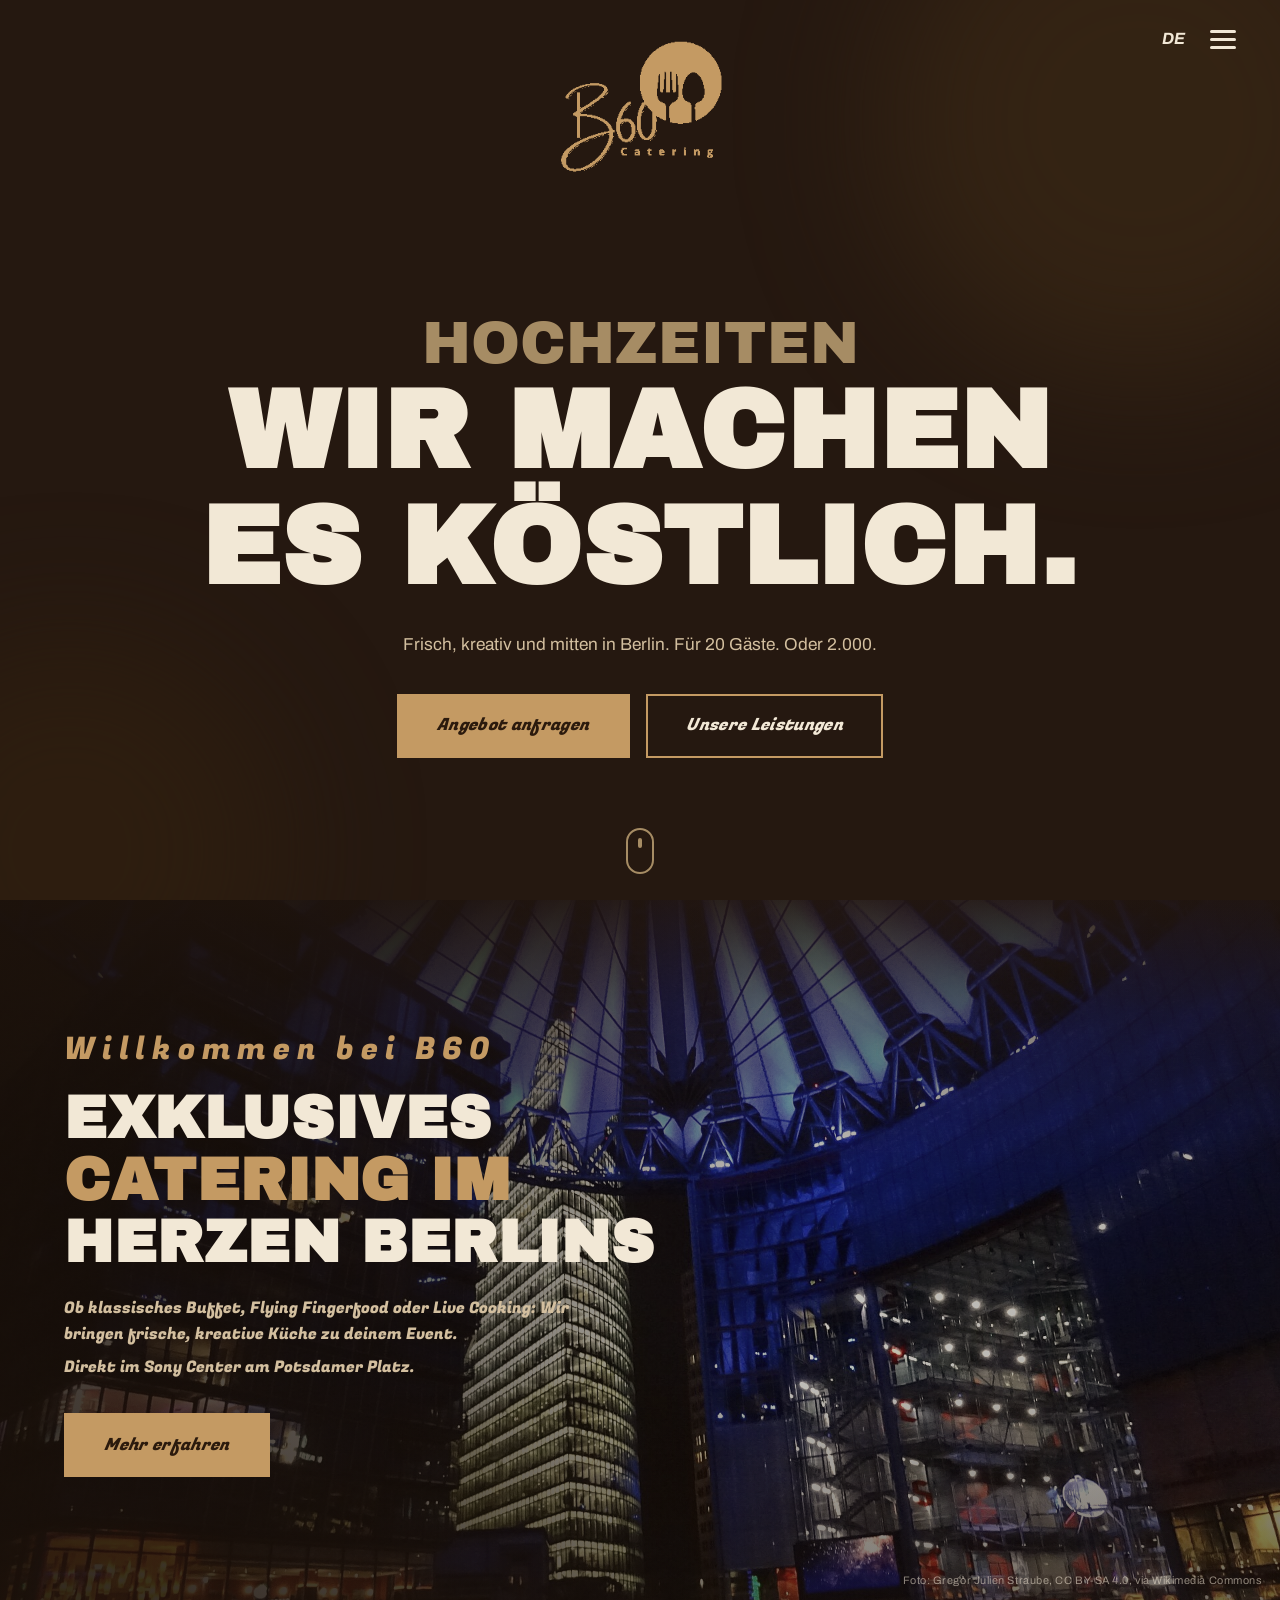
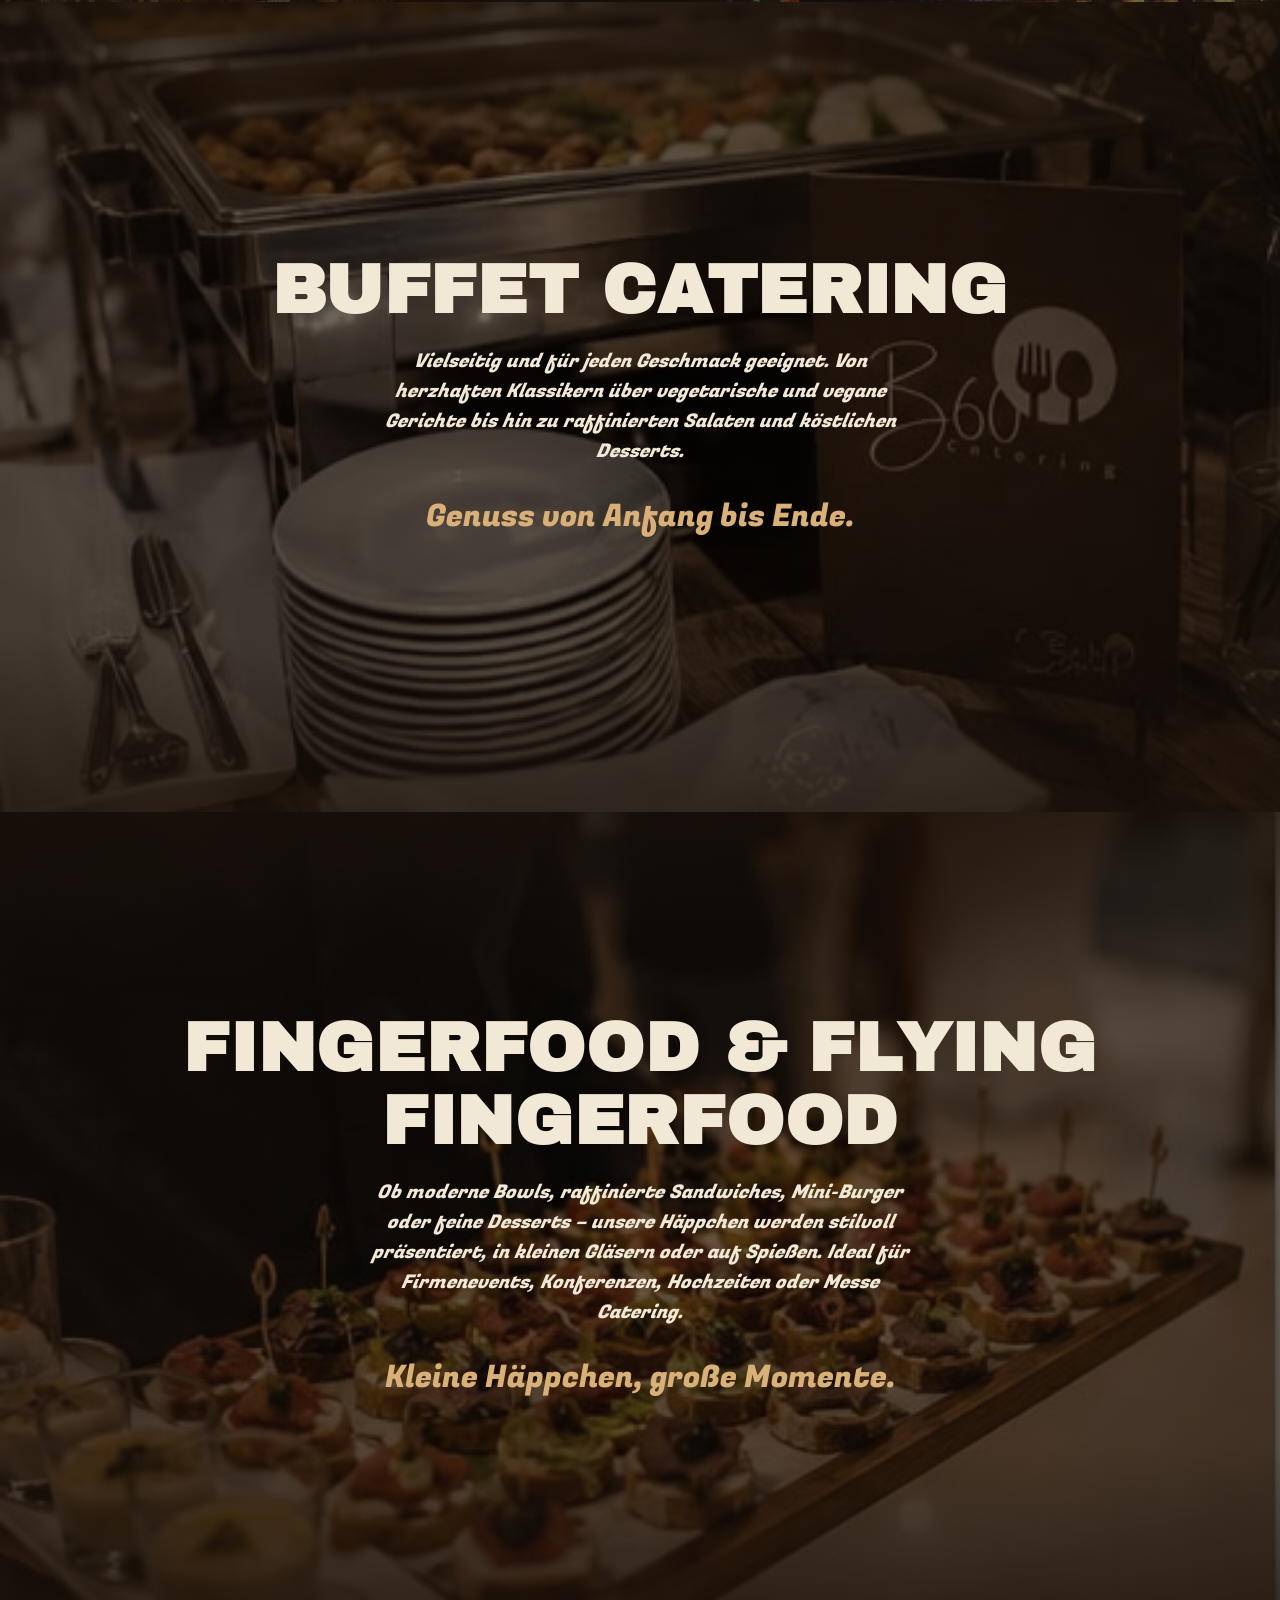
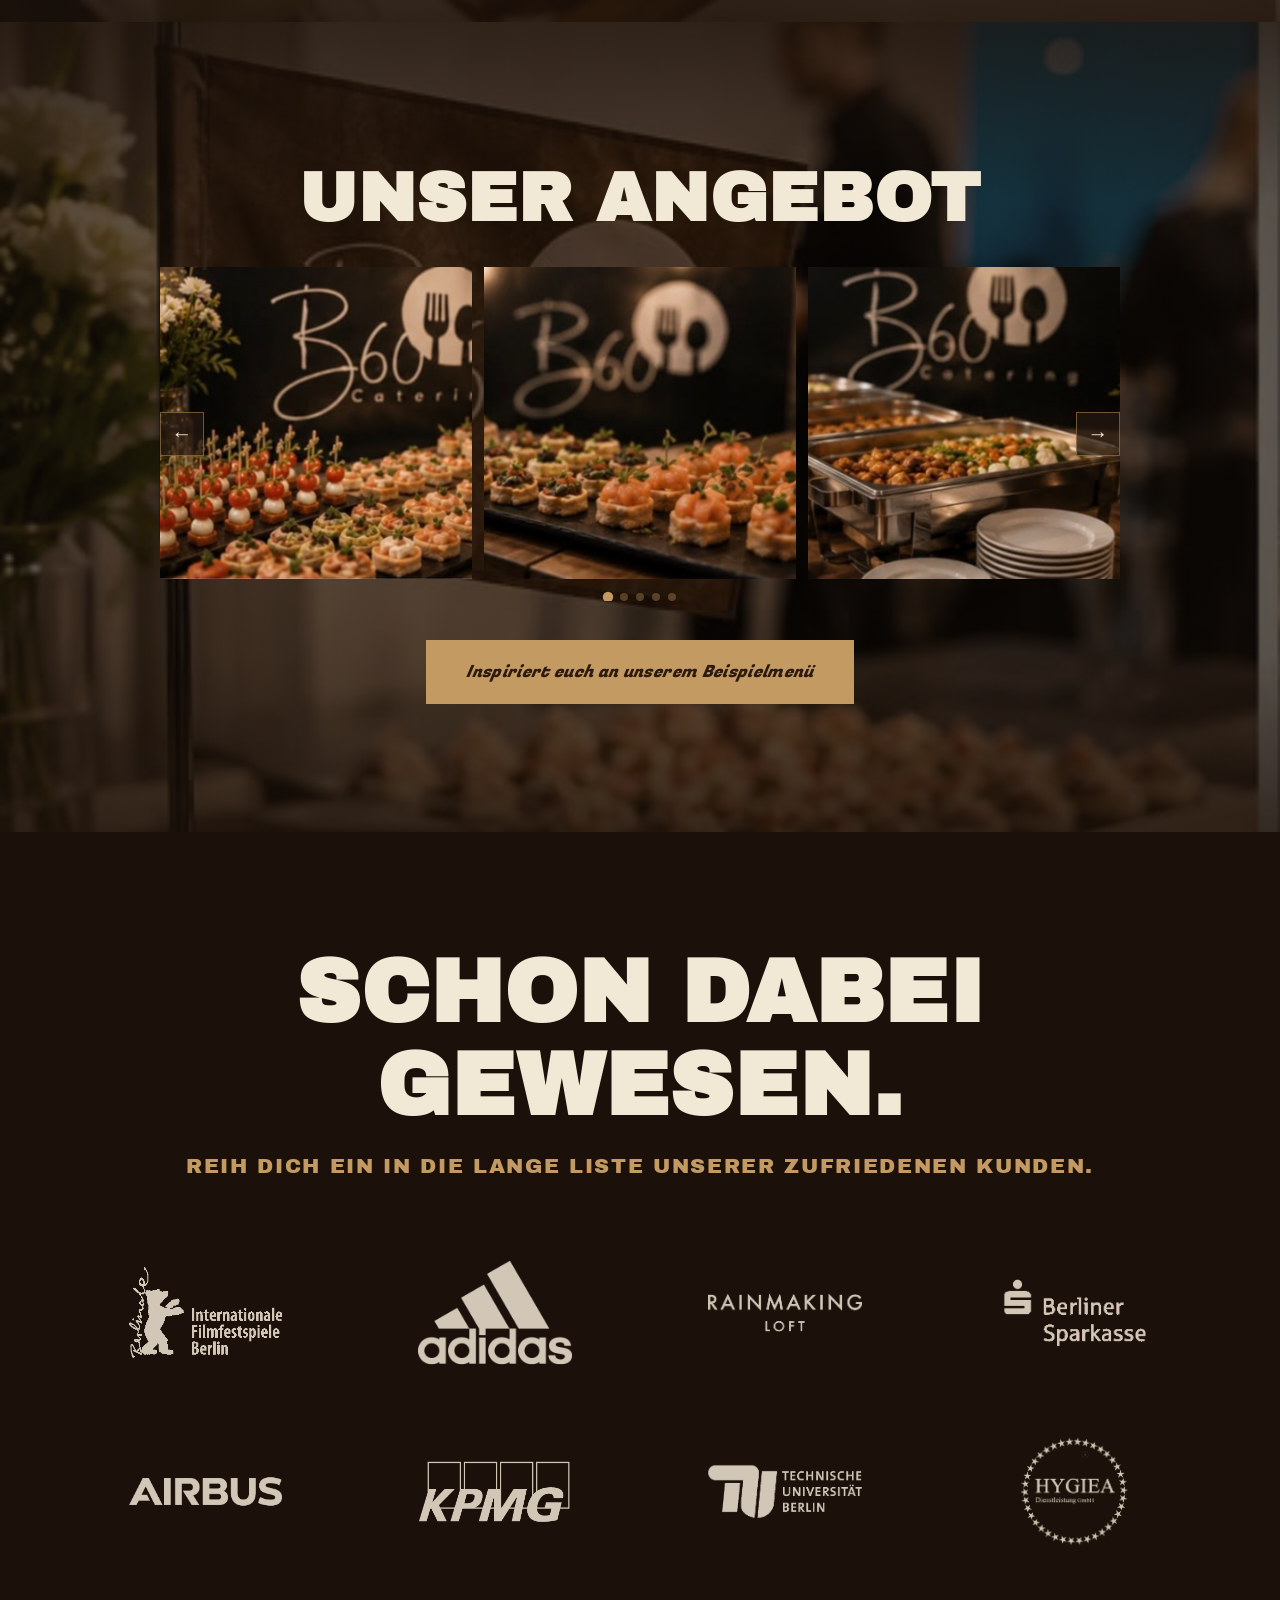
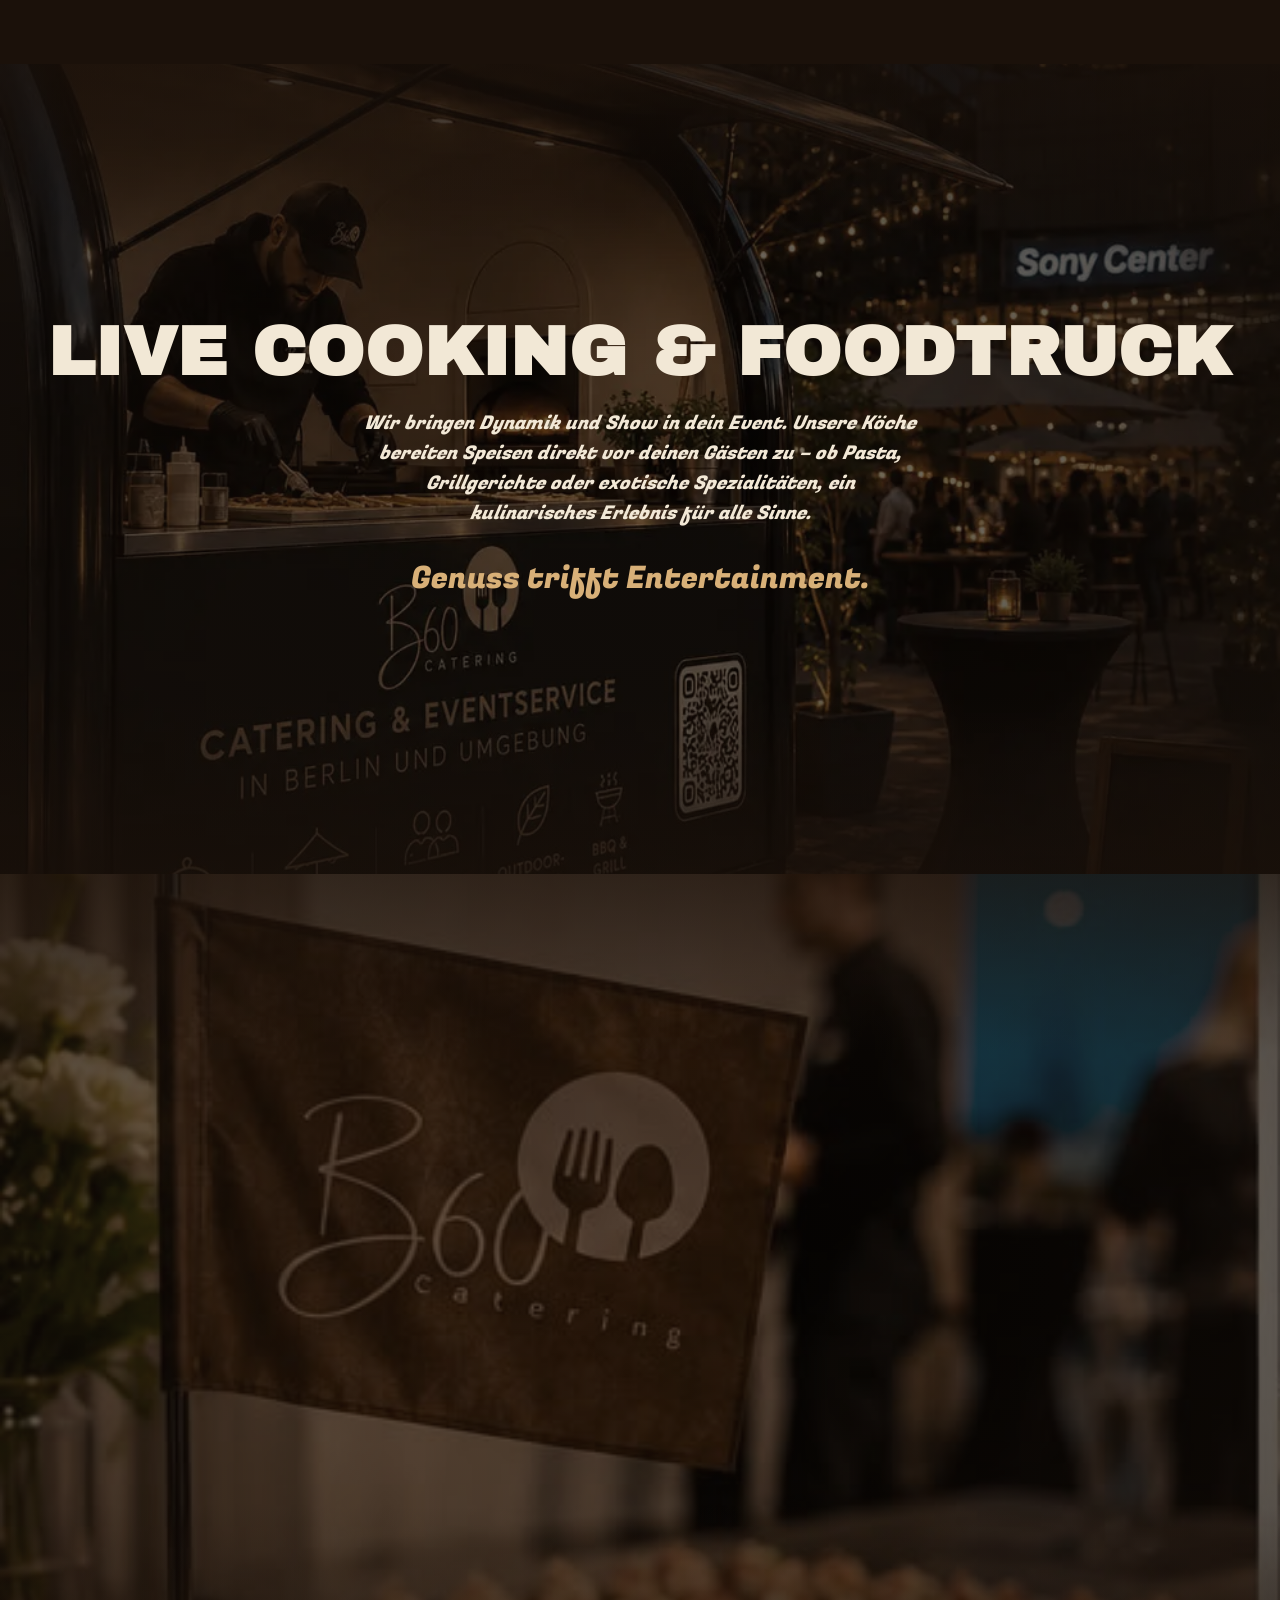
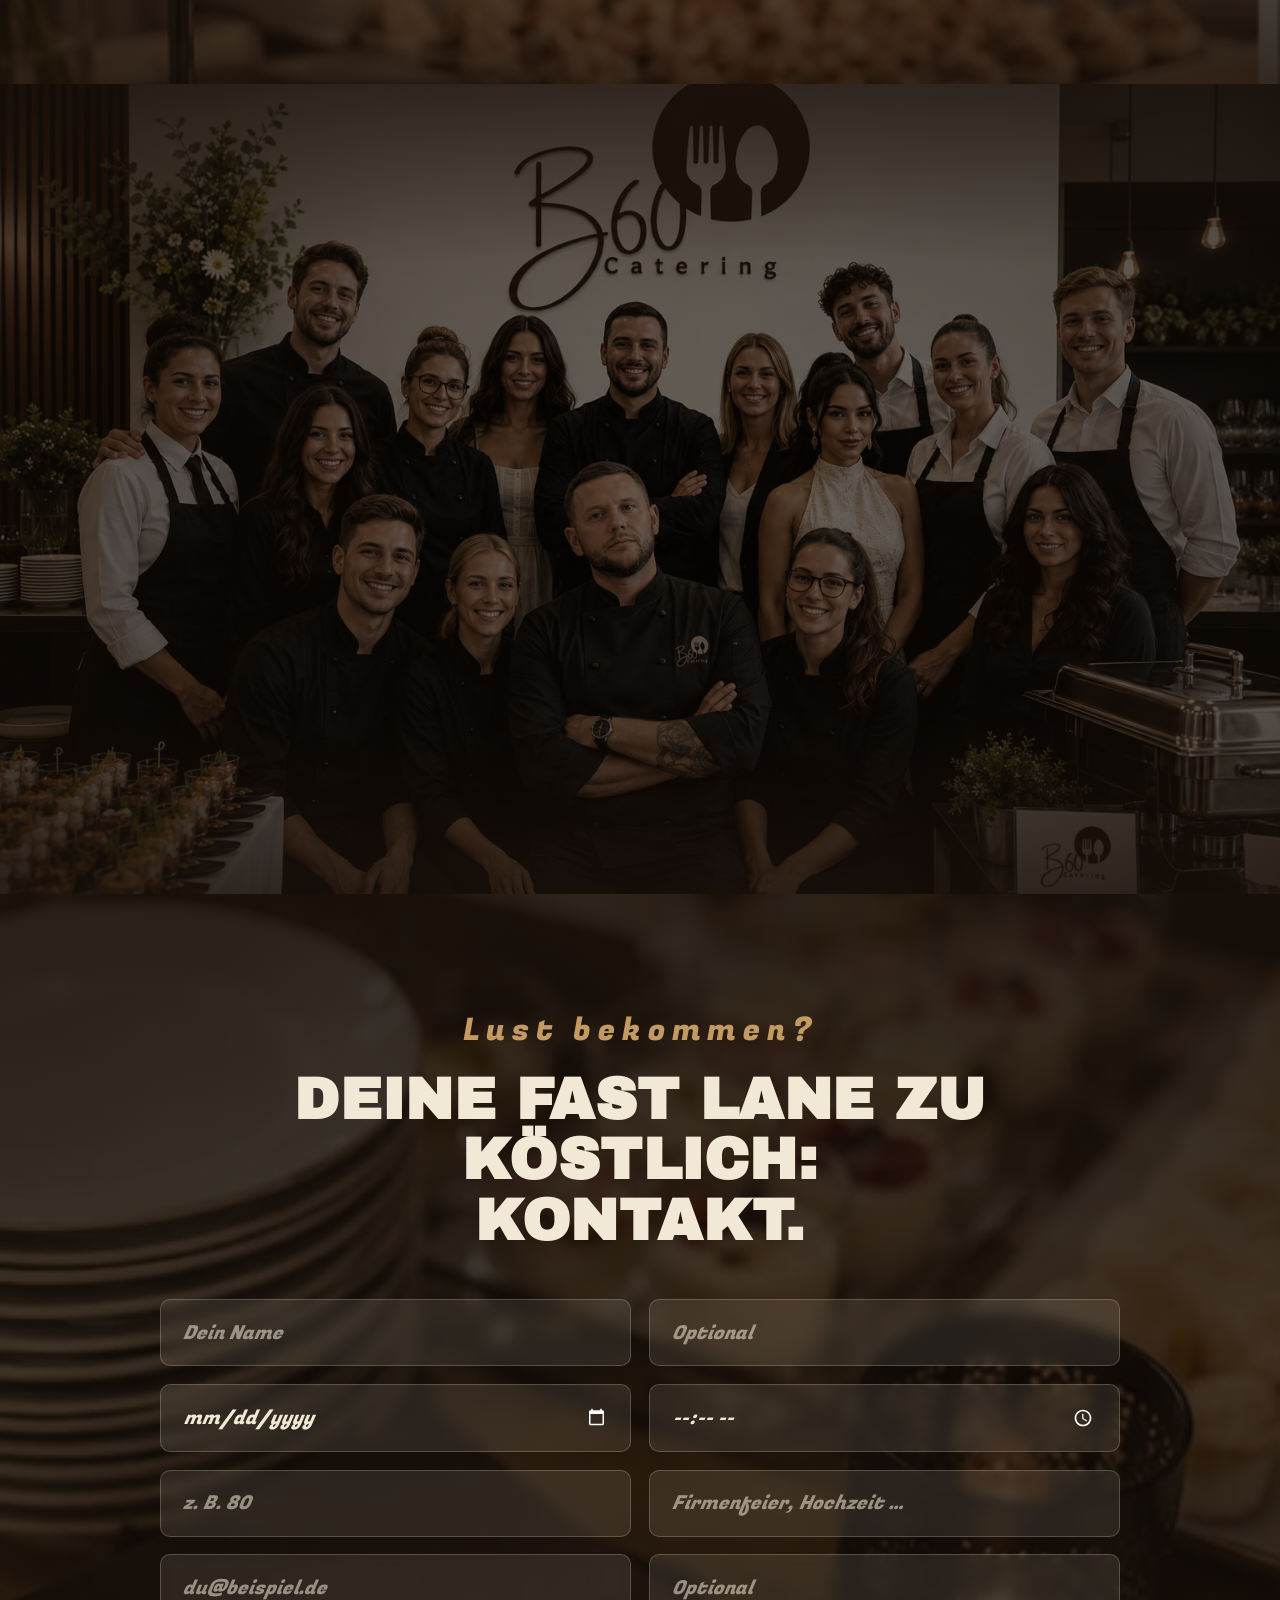
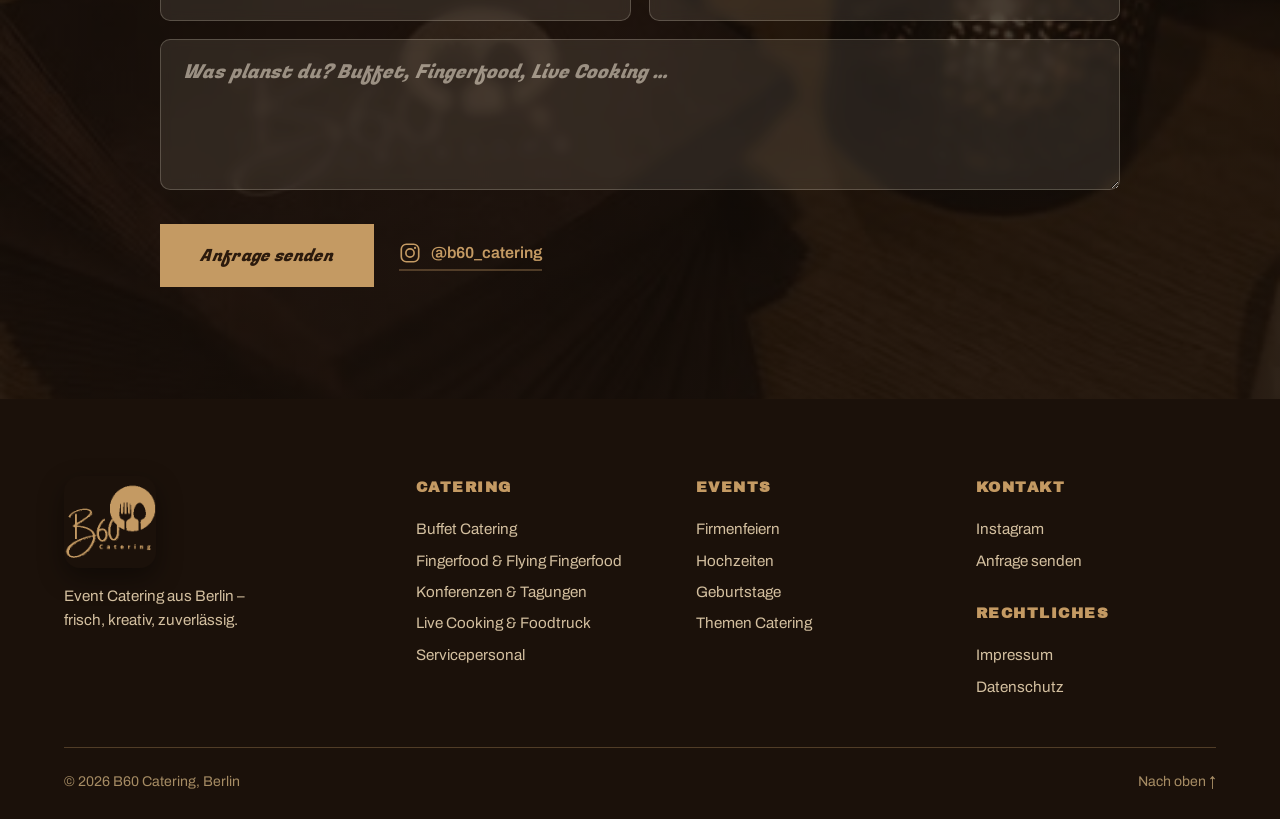
==== commit 7172e271: "servicepersonal padding fixed" ====
--- a/index.html
+++ b/index.html
@@ -180,7 +180,7 @@
       <img class="slide-bg" src="images/catering-team.jpeg" alt="Eingedeckte Eventfläche mit Fingerfood, Sekt und B60 Aufsteller" loading="lazy">
       <div class="slide-overlay" aria-hidden="true"></div>
       <div class="slide-content reveal">
-        <h3>Servicepersonal</h3>
+        <h3>Bester Service</h3>
         <p class="slide-desc">Unser Team kümmert sich aufmerksam und freundlich um deine Gäste –
           von der Begrüßung bis zum letzten Drink. So genießt du dein Event entspannt, während
           wir uns zuverlässig um den Service kümmern.</p>
--- a/styles.css
+++ b/styles.css
@@ -232,6 +232,7 @@
 .hero {
   position: relative;
   min-height: 100vh;
+  min-height: 100svh;
   display: flex;
   flex-direction: column;
   justify-content: center;
@@ -461,6 +462,8 @@
   position: relative;
   z-index: 1;
   padding: 3rem 1.5rem;
+  min-width: 0;
+  max-width: 100%;
 }
 
 .slide-index {
@@ -474,6 +477,8 @@
 .slide-content h3 {
   font-size: clamp(2.2rem, 5.4vw, 4.4rem);
   margin: 0.8rem 0 1.2rem;
+  overflow-wrap: break-word;
+  hyphens: auto;
 }
 
 .slide-desc {
@@ -984,4 +989,25 @@
   .footer-bottom { flex-direction: column; gap: 0.5rem; }
   .food-carousel-track img { flex: 0 0 100%; width: 100%; }
   .food-carousel-prev, .food-carousel-next { width: 38px; height: 38px; font-size: 1.1rem; }
-}
+
+  /* Hero: auf eine Bildschirmhöhe (100svh) komprimiert */
+  .hero {
+    padding-top: clamp(7rem, 22vh, 9rem);
+    padding-bottom: 2rem;
+  }
+  .hero-rotator { height: clamp(2rem, 7vw, 3rem); margin-bottom: 0.2rem; }
+  .hero-word { font-size: clamp(1.6rem, 6.4vw, 2.6rem); }
+  .hero-claim { font-size: clamp(2.4rem, 10.5vw, 3.4rem); }
+  .hero-sub { margin-top: 1.1rem; font-size: 0.98rem; }
+  .hero-actions { margin-top: 1.6rem; gap: 0.8rem; }
+  .hero-actions .btn { padding: 0.85rem 1.8rem; font-size: 0.95rem; }
+  .scroll-hint { bottom: 1rem; width: 24px; height: 38px; }
+}
+
+@media (max-width: 560px) and (max-height: 720px) {
+  .hero { padding-top: clamp(6rem, 18vh, 7.5rem); padding-bottom: 1.2rem; }
+  .hero-claim { font-size: clamp(2.1rem, 9.5vw, 3rem); }
+  .hero-sub { margin-top: 0.8rem; }
+  .hero-actions { margin-top: 1.2rem; }
+  .scroll-hint { display: none; }
+}
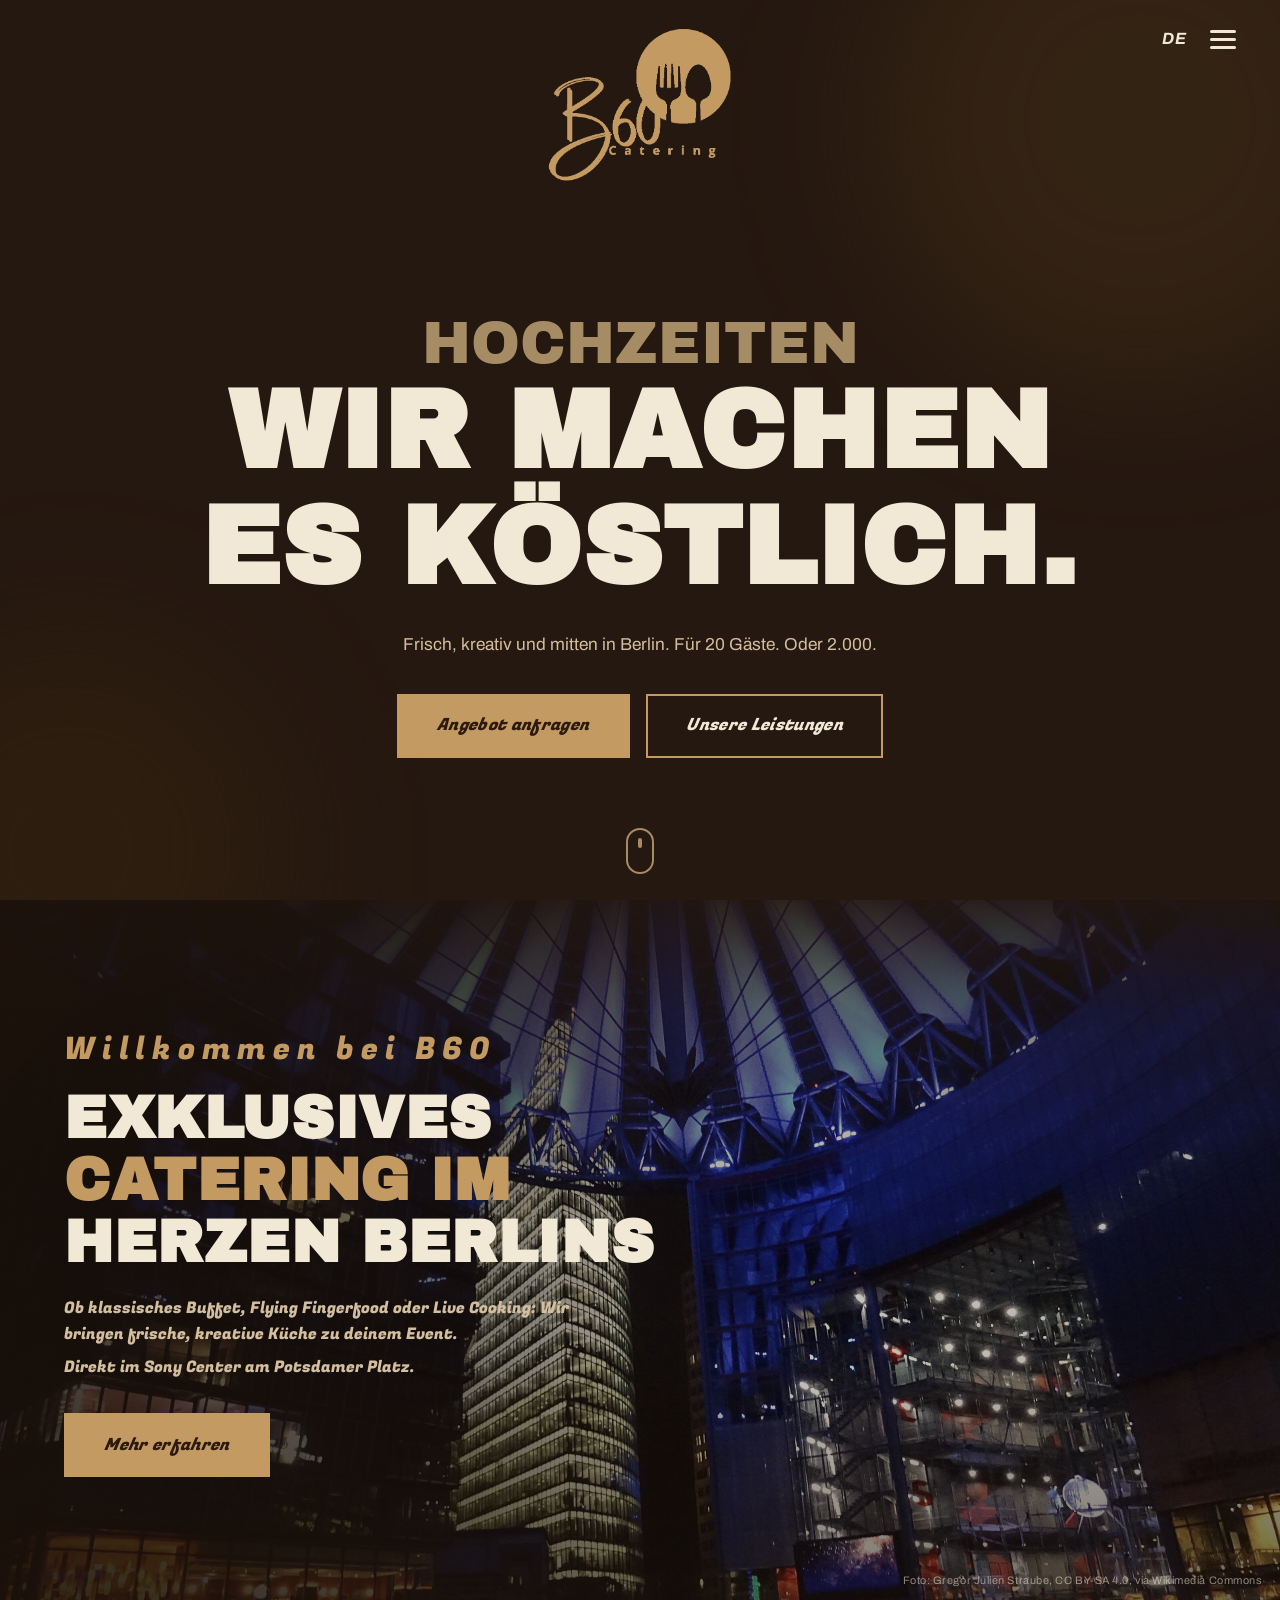
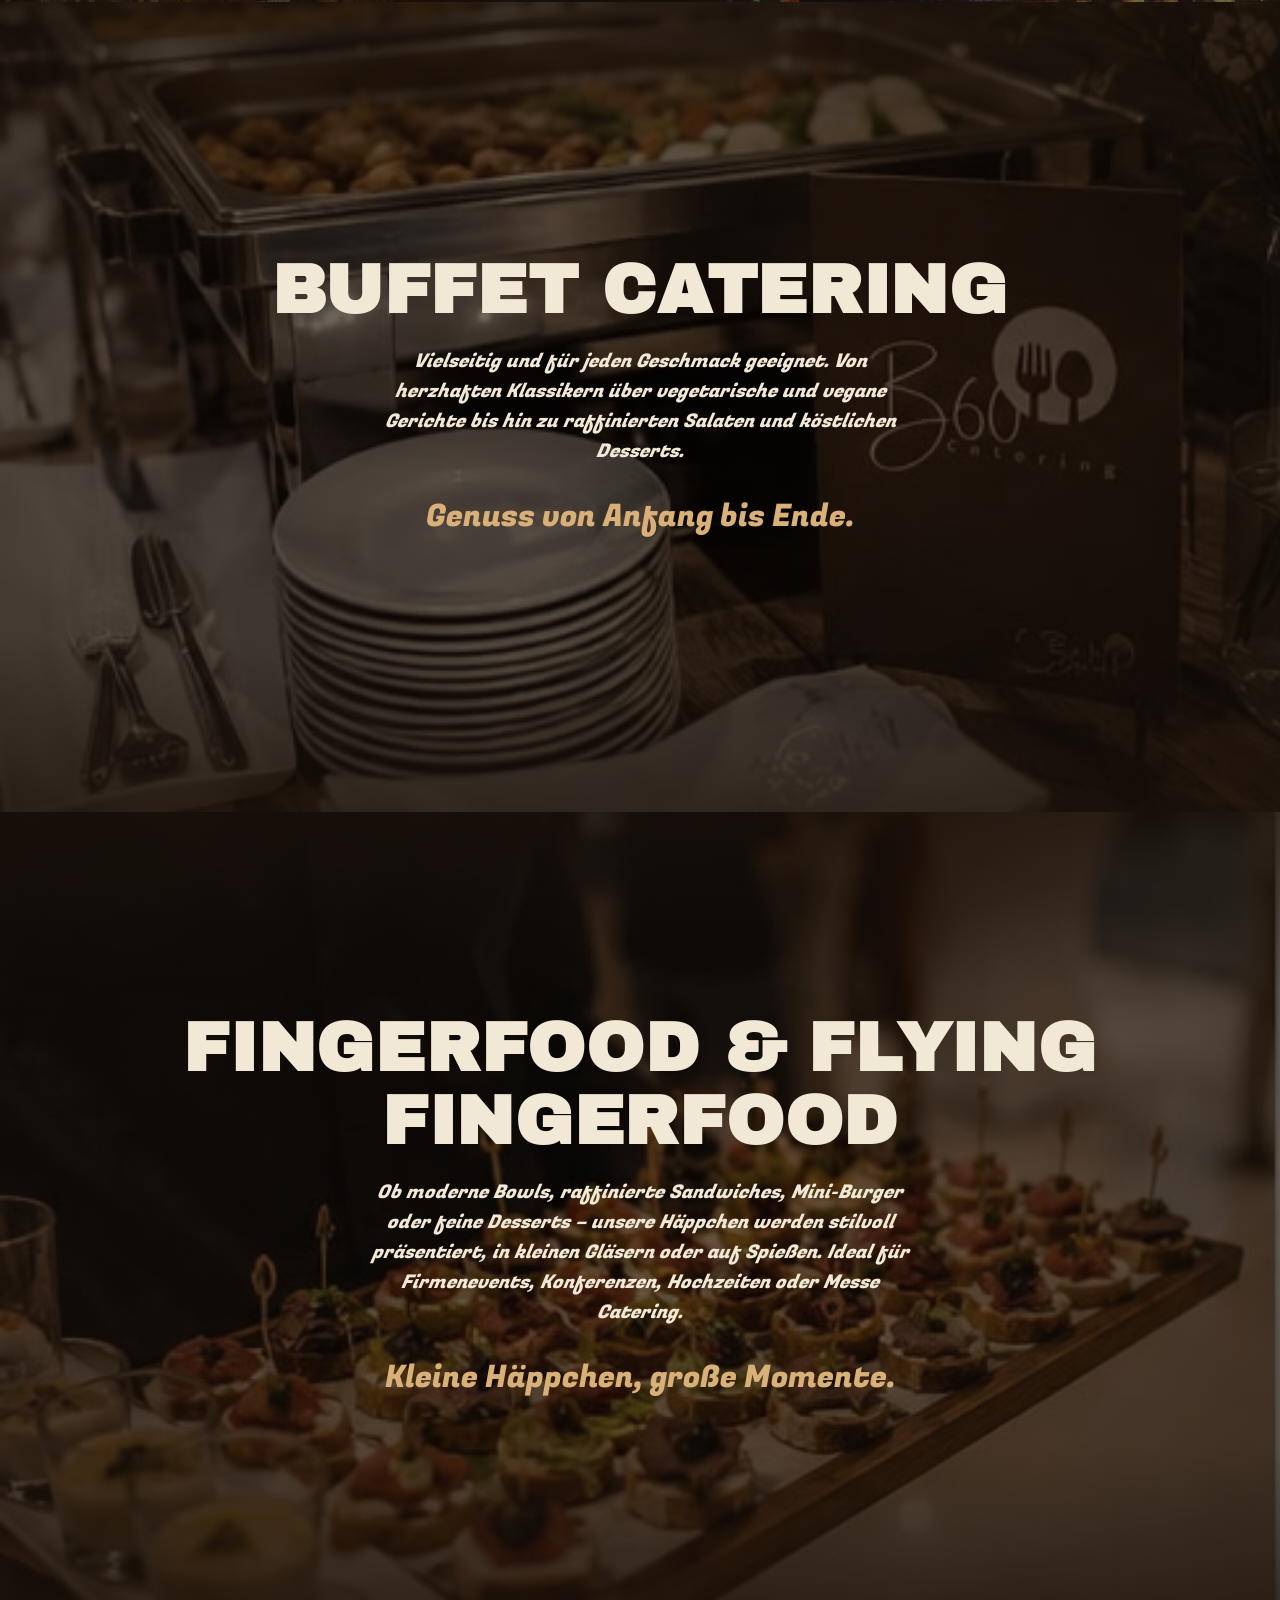
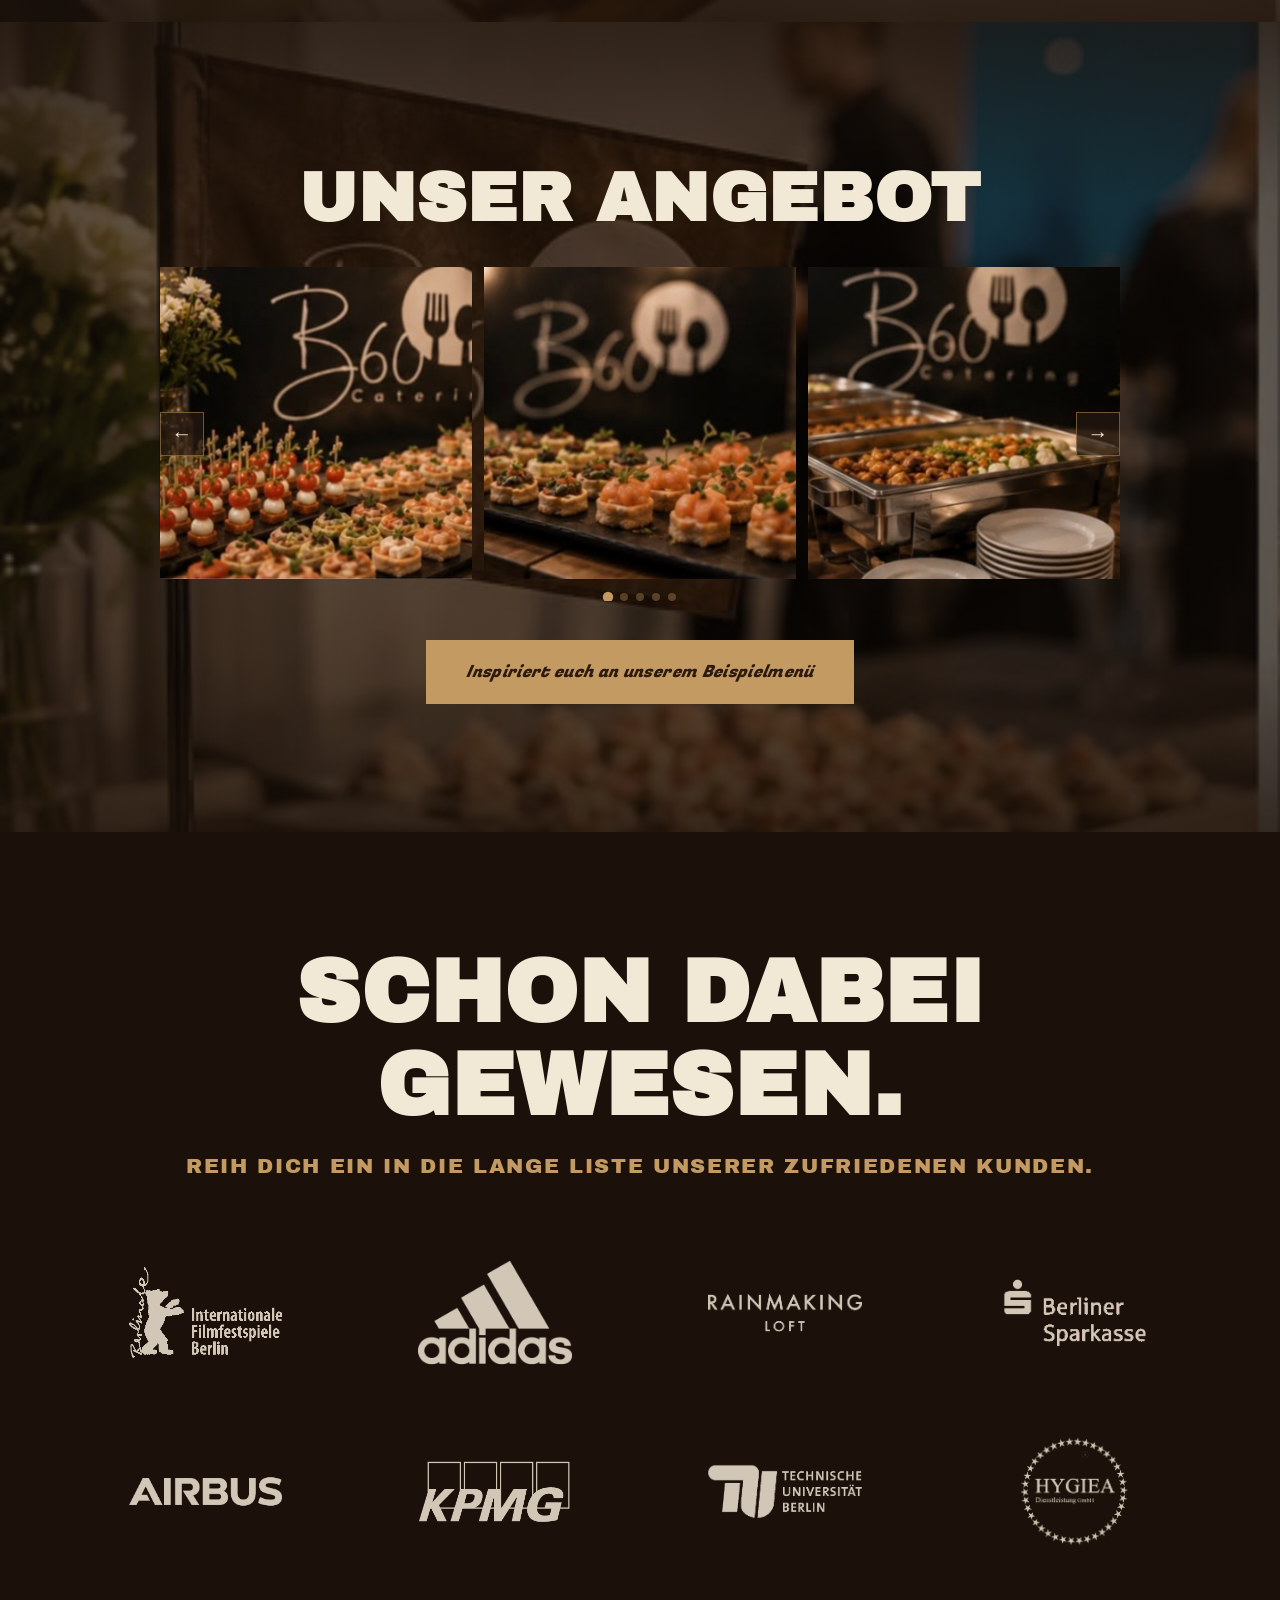
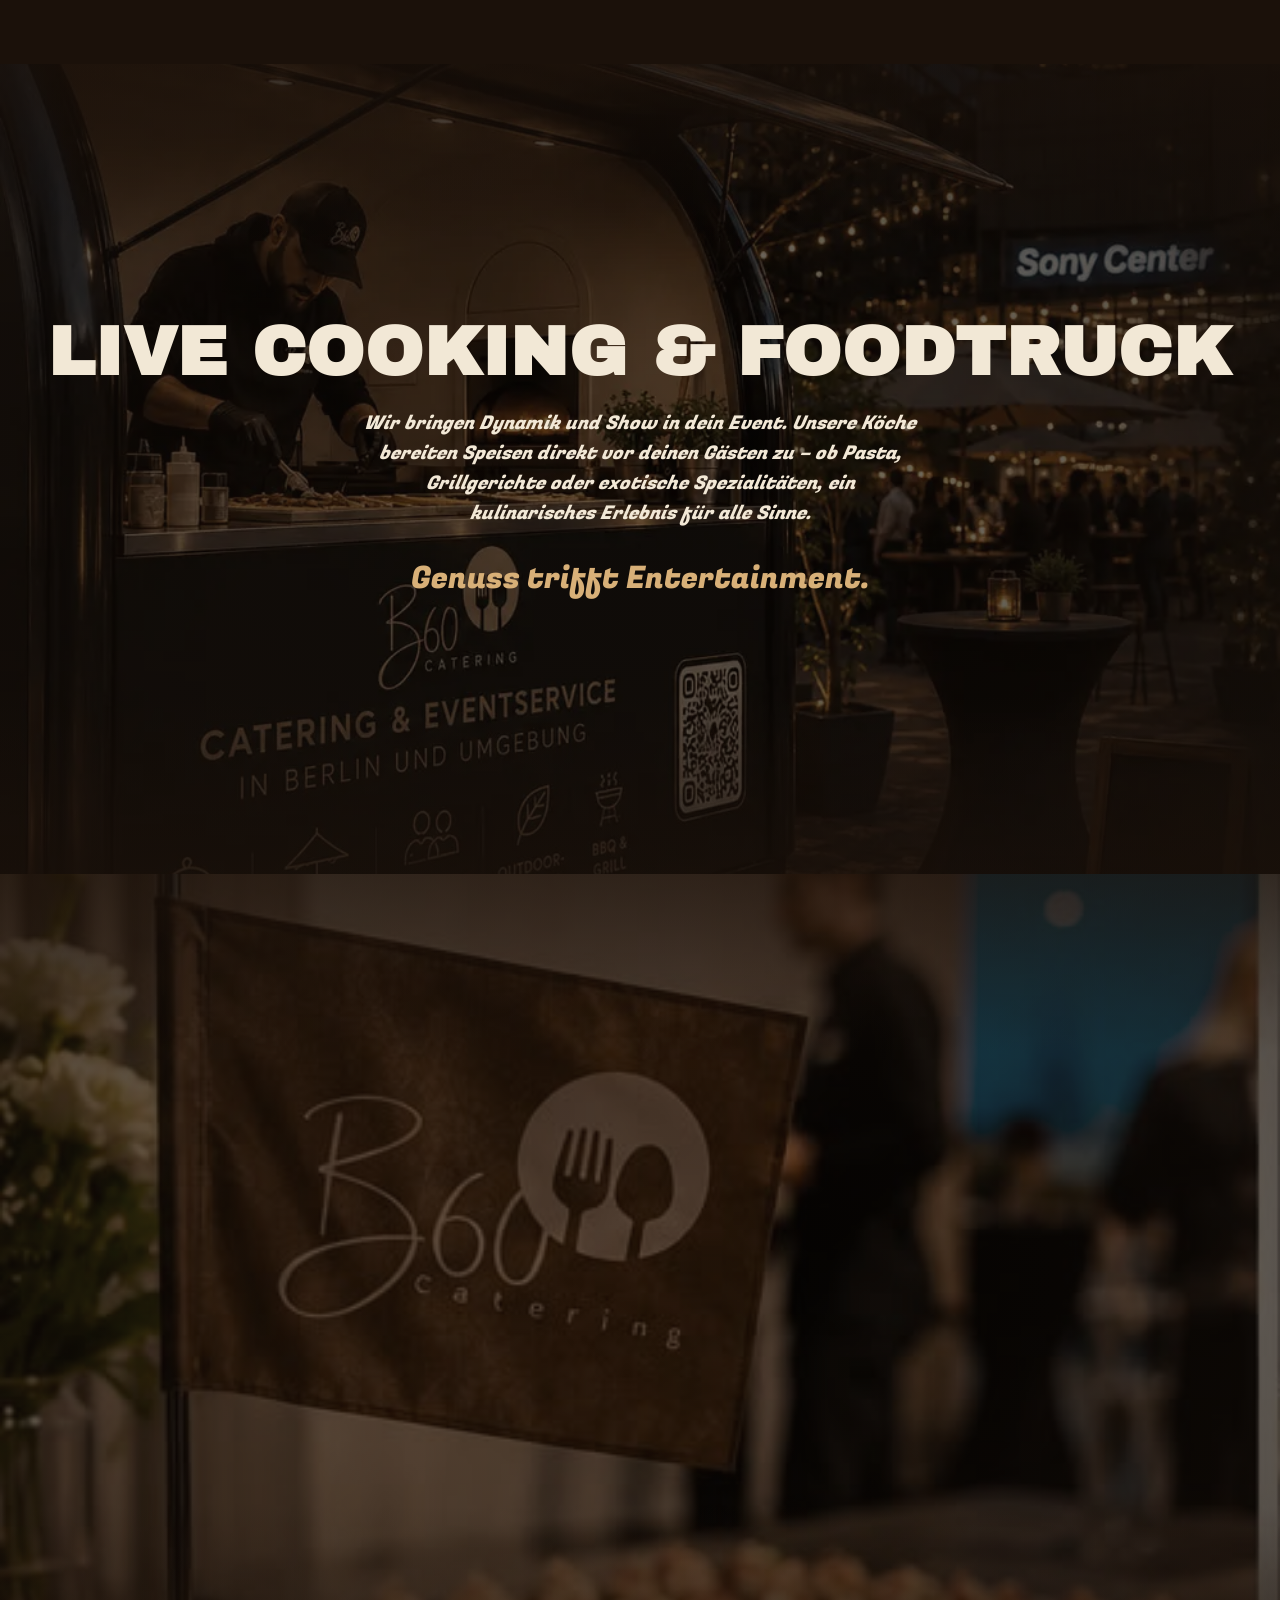
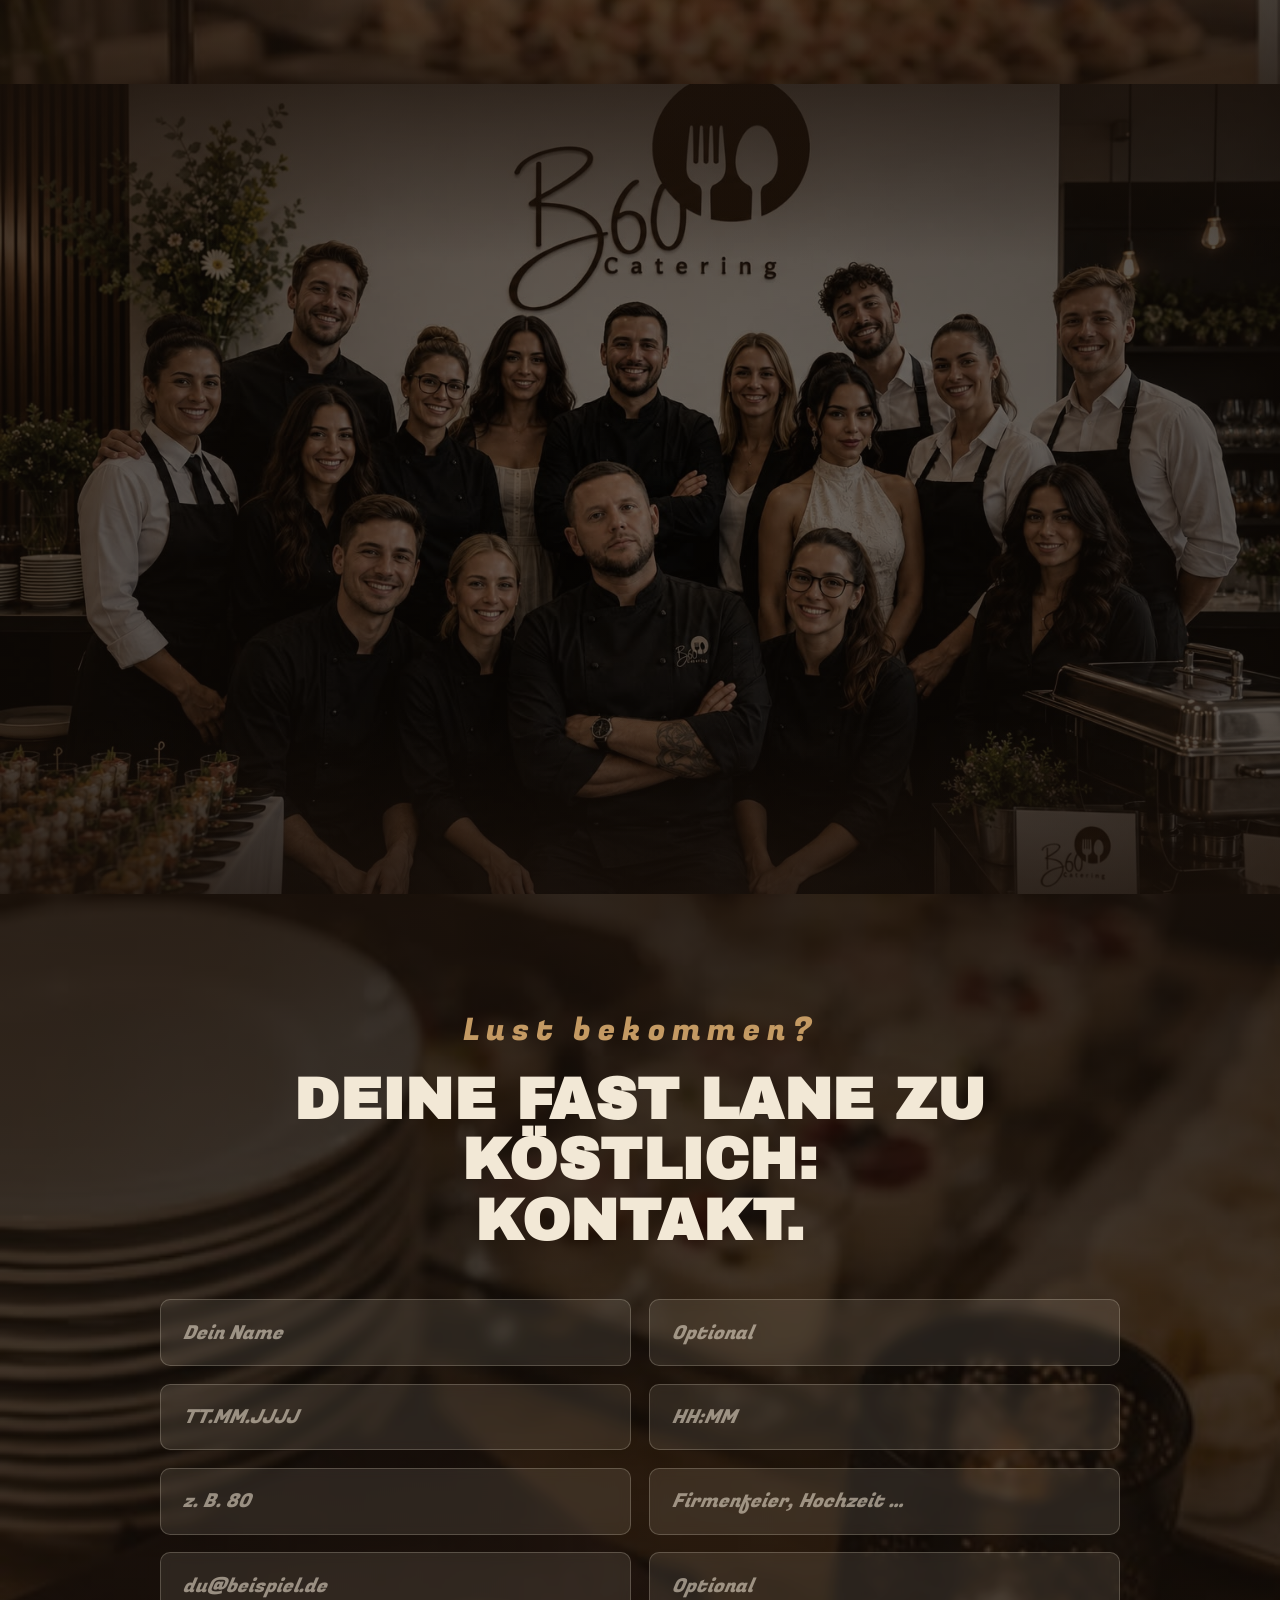
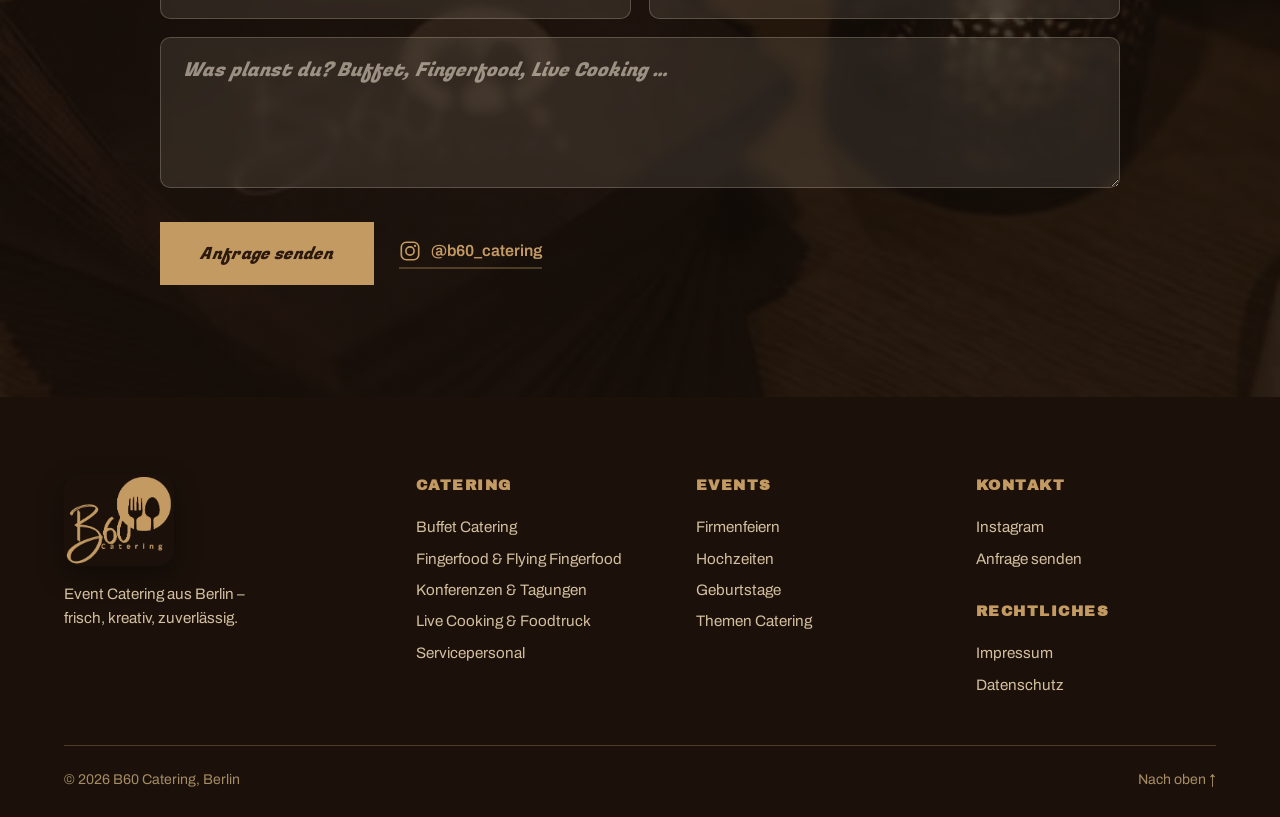
==== commit 7430627a: "switched for normal text input for calendar..." ====
--- a/index.html
+++ b/index.html
@@ -209,10 +209,10 @@
         </div>
         <div class="form-row">
           <label><span>Datum</span>
-            <input type="date" name="datum">
+            <input type="text" name="datum" placeholder="TT.MM.JJJJ" inputmode="numeric" autocomplete="off">
           </label>
           <label><span>Uhrzeit</span>
-            <input type="time" name="uhrzeit">
+            <input type="text" name="uhrzeit" placeholder="HH:MM" inputmode="numeric" autocomplete="off">
           </label>
         </div>
         <div class="form-row">
--- a/styles.css
+++ b/styles.css
@@ -136,7 +136,7 @@
 }
 
 .brand-logo {
-  width: clamp(120px, 13vw, 180px);
+  width: clamp(150px, 15vw, 250px);
   height: auto;
   display: block;
   mix-blend-mode: multiply;
@@ -462,8 +462,6 @@
   position: relative;
   z-index: 1;
   padding: 3rem 1.5rem;
-  min-width: 0;
-  max-width: 100%;
 }
 
 .slide-index {
@@ -477,8 +475,6 @@
 .slide-content h3 {
   font-size: clamp(2.2rem, 5.4vw, 4.4rem);
   margin: 0.8rem 0 1.2rem;
-  overflow-wrap: break-word;
-  hyphens: auto;
 }
 
 .slide-desc {
@@ -722,12 +718,13 @@
 
 .form-row {
   display: grid;
-  grid-template-columns: 1fr 1fr;
+  grid-template-columns: minmax(0, 1fr) minmax(0, 1fr);
   gap: 1.1rem;
 }
 
 .contact-form label {
   display: block;
+  min-width: 0;
 }
 
 .contact-form label > span {
@@ -745,6 +742,8 @@
   font-size: clamp(1rem, 1.6vw, 1.2rem);
   color: var(--text);
   width: 100%;
+  min-width: 0;
+  box-sizing: border-box;
   background: rgba(242, 232, 214, 0.1);
   border: 1.5px solid rgba(242, 232, 214, 0.22);
   border-radius: 10px;
@@ -765,11 +764,6 @@
   font-family: "Fugaz One", sans-serif;
   font-style: italic;
   color: rgba(242, 232, 214, 0.55);
-}
-
-.contact-form input[type="date"],
-.contact-form input[type="time"] {
-  color-scheme: dark; /* Kalender-/Uhr-Icon hell darstellen */
 }
 
 .form-foot {
@@ -984,7 +978,7 @@
 @media (max-width: 560px) {
   .event-grid { grid-template-columns: 1fr; }
   .client-wall { grid-template-columns: repeat(2, 1fr); }
-  .form-row { grid-template-columns: 1fr; }
+  .form-row { grid-template-columns: minmax(0, 1fr); }
   .footer-grid { grid-template-columns: 1fr; }
   .footer-bottom { flex-direction: column; gap: 0.5rem; }
   .food-carousel-track img { flex: 0 0 100%; width: 100%; }
